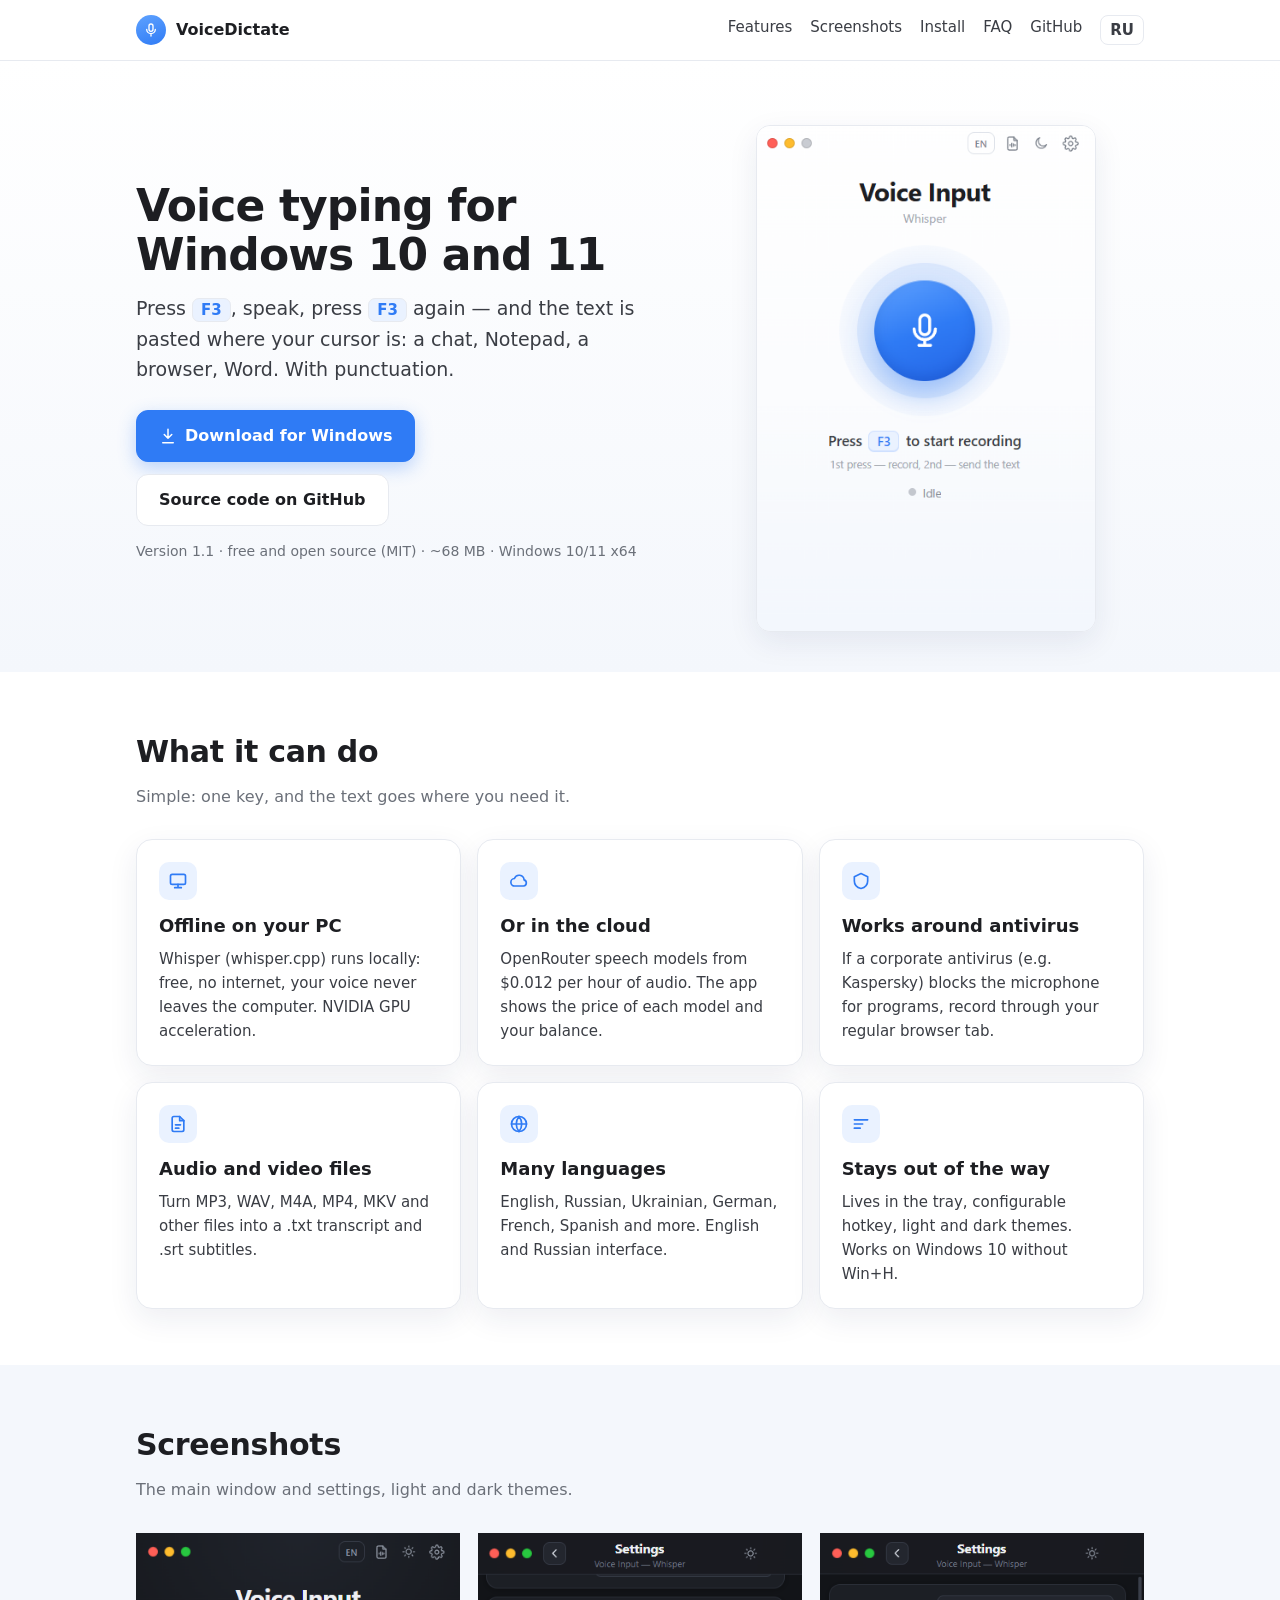
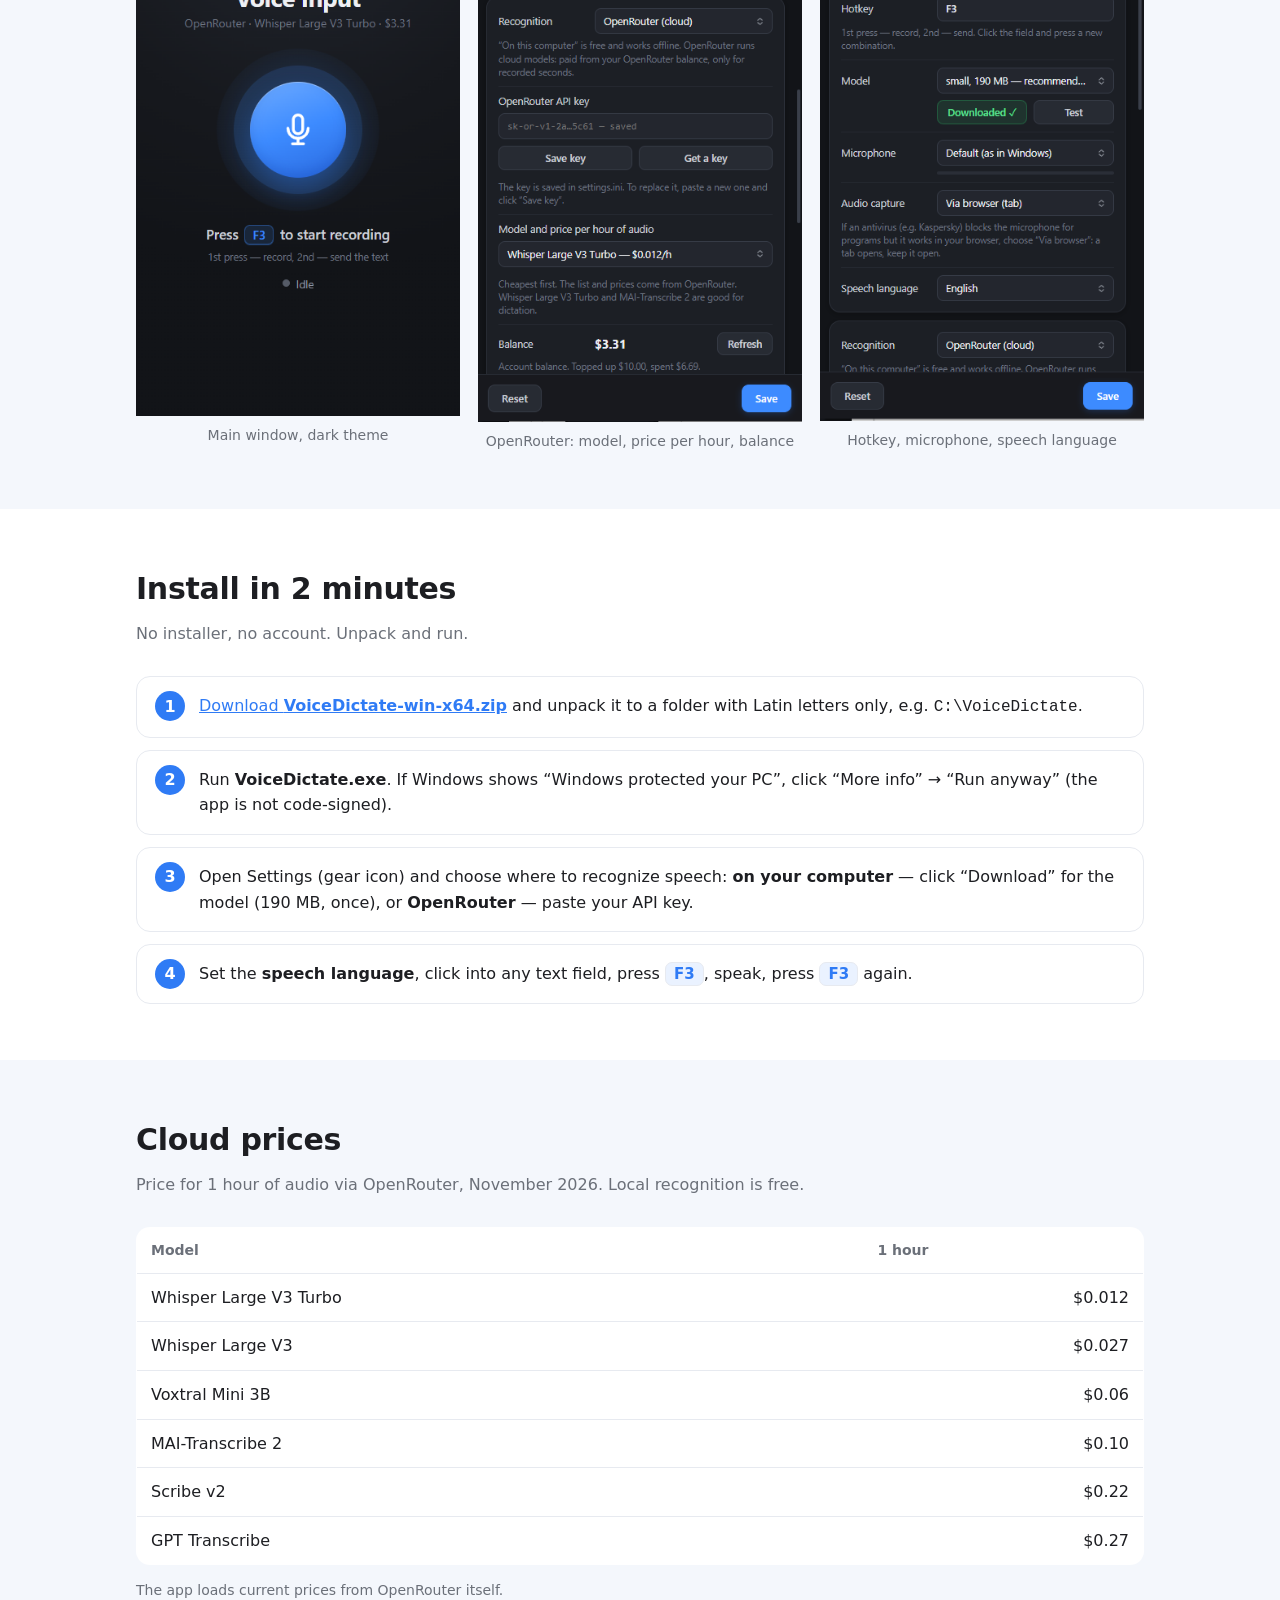
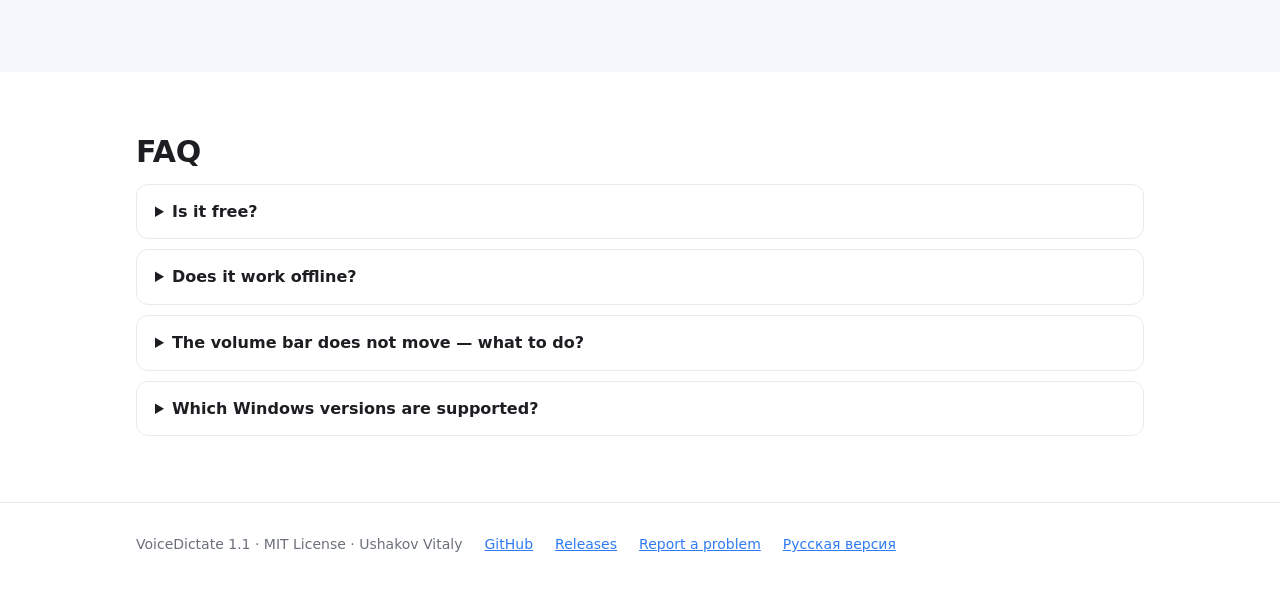
==== docs/index.html @ d242f595 "Сайт на GitHub Pages: английская и русская страницы, sitemap, robots Co-Authored-By: Claude Opus 5.5" ====
<!doctype html>
<html lang="en">
<head>
<meta charset="utf-8">
<meta name="viewport" content="width=device-width, initial-scale=1">
<title>VoiceDictate — free voice typing for Windows 10 and 11 (Whisper, OpenRouter)</title>
<meta name="description" content="Free voice typing for Windows 10/11: press F3, speak, and the text is pasted into any app. Offline Whisper speech recognition or cheap OpenRouter cloud models from $0.012 per hour. English and Russian.">
<meta name="keywords" content="voice typing windows, speech to text windows 10, dictation software, whisper windows, offline speech recognition, openrouter transcription">
<link rel="canonical" href="https://gemini1978v-beep.github.io/VoiceDictate/">
<link rel="alternate" hreflang="en" href="https://gemini1978v-beep.github.io/VoiceDictate/">
<link rel="alternate" hreflang="ru" href="https://gemini1978v-beep.github.io/VoiceDictate/ru/">
<link rel="alternate" hreflang="x-default" href="https://gemini1978v-beep.github.io/VoiceDictate/">
<meta property="og:type" content="website">
<meta property="og:title" content="VoiceDictate — voice typing for Windows">
<meta property="og:description" content="Press F3, speak, and the text appears in any app. Offline Whisper or OpenRouter cloud.">
<meta property="og:url" content="https://gemini1978v-beep.github.io/VoiceDictate/">
<meta property="og:image" content="https://gemini1978v-beep.github.io/VoiceDictate/screenshots/en/main-light.png">
<meta property="og:locale" content="en_US">
<meta property="og:locale:alternate" content="ru_RU">
<meta name="twitter:card" content="summary_large_image">
<link rel="stylesheet" href="assets/site.css">
<script type="application/ld+json">
{
  "@context": "https://schema.org",
  "@type": "SoftwareApplication",
  "name": "VoiceDictate",
  "alternateName": "Голосовой ввод",
  "operatingSystem": "Windows 10, Windows 11",
  "applicationCategory": "UtilitiesApplication",
  "softwareVersion": "1.1",
  "description": "Voice typing for Windows: press F3, speak, and the text is pasted into the active window. Offline Whisper or OpenRouter cloud recognition.",
  "url": "https://gemini1978v-beep.github.io/VoiceDictate/",
  "downloadUrl": "https://github.com/gemini1978v-beep/VoiceDictate/releases/latest",
  "screenshot": "https://gemini1978v-beep.github.io/VoiceDictate/screenshots/en/main-light.png",
  "license": "https://opensource.org/licenses/MIT",
  "inLanguage": ["en", "ru"],
  "offers": { "@type": "Offer", "price": "0", "priceCurrency": "USD" },
  "author": { "@type": "Person", "name": "Ushakov Vitaly" }
}
</script>
</head>
<body>

<header class="top">
  <div class="wrap">
    <a class="brand" href="./">
      <span class="dot"><svg viewBox="0 0 24 24" fill="none" stroke="currentColor" stroke-width="2" stroke-linecap="round"><rect x="9" y="3" width="6" height="11" rx="3"/><path d="M5.5 11a6.5 6.5 0 0 0 13 0M12 17.5V21"/></svg></span>
      VoiceDictate
    </a>
    <nav>
      <a href="#features">Features</a>
      <a href="#screenshots">Screenshots</a>
      <a href="#install">Install</a>
      <a href="#faq">FAQ</a>
      <a class="gh" href="https://github.com/gemini1978v-beep/VoiceDictate">GitHub</a>
      <a class="lang" href="ru/" hreflang="ru" lang="ru">RU</a>
    </nav>
  </div>
</header>

<main>
  <section class="hero">
    <div class="wrap">
      <div>
        <h1>Voice typing for Windows 10 and 11</h1>
        <p class="lead">Press <kbd>F3</kbd>, speak, press <kbd>F3</kbd> again — and the text is pasted where your cursor is: a chat, Notepad, a browser, Word. With punctuation.</p>
        <div class="cta">
          <a class="btn primary" href="https://github.com/gemini1978v-beep/VoiceDictate/releases/latest">
            <svg viewBox="0 0 24 24" fill="none" stroke="currentColor" stroke-width="2" stroke-linecap="round" stroke-linejoin="round"><path d="M12 3v12M7 10l5 5 5-5M5 21h14"/></svg>
            Download for Windows
          </a>
          <a class="btn" href="https://github.com/gemini1978v-beep/VoiceDictate">Source code on GitHub</a>
        </div>
        <p class="small">Version 1.1 · free and open source (MIT) · ~68 MB · Windows 10/11 x64</p>
      </div>
      <div class="shot"><img src="screenshots/en/main-light.png" width="395" height="590" alt="VoiceDictate main window: press F3 to start recording"></div>
    </div>
  </section>

  <section class="block" id="features">
    <div class="wrap">
      <h2>What it can do</h2>
      <p class="sub">Simple: one key, and the text goes where you need it.</p>
      <div class="grid">
        <div class="card">
          <div class="ic"><svg viewBox="0 0 24 24" fill="none" stroke="currentColor" stroke-width="2" stroke-linecap="round" stroke-linejoin="round"><rect x="3" y="4" width="18" height="12" rx="2"/><path d="M8 20h8M12 16v4"/></svg></div>
          <h3>Offline on your PC</h3>
          <p>Whisper (whisper.cpp) runs locally: free, no internet, your voice never leaves the computer. NVIDIA GPU acceleration.</p>
        </div>
        <div class="card">
          <div class="ic"><svg viewBox="0 0 24 24" fill="none" stroke="currentColor" stroke-width="2" stroke-linecap="round" stroke-linejoin="round"><path d="M7 18a4.5 4.5 0 0 1-.5-9 6 6 0 0 1 11.6 1.6A3.8 3.8 0 0 1 17.5 18z"/></svg></div>
          <h3>Or in the cloud</h3>
          <p>OpenRouter speech models from $0.012 per hour of audio. The app shows the price of each model and your balance.</p>
        </div>
        <div class="card">
          <div class="ic"><svg viewBox="0 0 24 24" fill="none" stroke="currentColor" stroke-width="2" stroke-linecap="round" stroke-linejoin="round"><path d="M12 3l8 4v5c0 5-3.5 8-8 9-4.5-1-8-4-8-9V7z"/></svg></div>
          <h3>Works around antivirus</h3>
          <p>If a corporate antivirus (e.g. Kaspersky) blocks the microphone for programs, record through your regular browser tab.</p>
        </div>
        <div class="card">
          <div class="ic"><svg viewBox="0 0 24 24" fill="none" stroke="currentColor" stroke-width="2" stroke-linecap="round" stroke-linejoin="round"><path d="M14 3H7a2 2 0 0 0-2 2v14a2 2 0 0 0 2 2h10a2 2 0 0 0 2-2V8z"/><path d="M14 3v5h5M9 13h6M9 17h4"/></svg></div>
          <h3>Audio and video files</h3>
          <p>Turn MP3, WAV, M4A, MP4, MKV and other files into a .txt transcript and .srt subtitles.</p>
        </div>
        <div class="card">
          <div class="ic"><svg viewBox="0 0 24 24" fill="none" stroke="currentColor" stroke-width="2" stroke-linecap="round" stroke-linejoin="round"><circle cx="12" cy="12" r="9"/><path d="M3 12h18M12 3a14 14 0 0 1 0 18M12 3a14 14 0 0 0 0 18"/></svg></div>
          <h3>Many languages</h3>
          <p>English, Russian, Ukrainian, German, French, Spanish and more. English and Russian interface.</p>
        </div>
        <div class="card">
          <div class="ic"><svg viewBox="0 0 24 24" fill="none" stroke="currentColor" stroke-width="2" stroke-linecap="round" stroke-linejoin="round"><path d="M4 7h16M4 12h10M4 17h7"/></svg></div>
          <h3>Stays out of the way</h3>
          <p>Lives in the tray, configurable hotkey, light and dark themes. Works on Windows 10 without Win+H.</p>
        </div>
      </div>
    </div>
  </section>

  <section class="block alt" id="screenshots">
    <div class="wrap">
      <h2>Screenshots</h2>
      <p class="sub">The main window and settings, light and dark themes.</p>
      <div class="shots">
        <figure><img src="screenshots/en/main-dark.png" width="398" height="594" alt="Main window, dark theme, OpenRouter balance" loading="lazy"><figcaption>Main window, dark theme</figcaption></figure>
        <figure><img src="screenshots/en/settings-openrouter.png" width="397" height="600" alt="Settings: OpenRouter key, model and price per hour" loading="lazy"><figcaption>OpenRouter: model, price per hour, balance</figcaption></figure>
        <figure><img src="screenshots/en/settings-mic.png" width="399" height="602" alt="Settings: hotkey, model, microphone, audio capture, speech language" loading="lazy"><figcaption>Hotkey, microphone, speech language</figcaption></figure>
      </div>
    </div>
  </section>

  <section class="block" id="install">
    <div class="wrap">
      <h2>Install in 2 minutes</h2>
      <p class="sub">No installer, no account. Unpack and run.</p>
      <ol class="steps">
        <li><a href="https://github.com/gemini1978v-beep/VoiceDictate/releases/latest">Download <b>VoiceDictate-win-x64.zip</b></a> and unpack it to a folder with Latin letters only, e.g. <code>C:\VoiceDictate</code>.</li>
        <li>Run <b>VoiceDictate.exe</b>. If Windows shows “Windows protected your PC”, click “More info” → “Run anyway” (the app is not code-signed).</li>
        <li>Open Settings (gear icon) and choose where to recognize speech: <b>on your computer</b> — click “Download” for the model (190 MB, once), or <b>OpenRouter</b> — paste your API key.</li>
        <li>Set the <b>speech language</b>, click into any text field, press <kbd>F3</kbd>, speak, press <kbd>F3</kbd> again.</li>
      </ol>
    </div>
  </section>

  <section class="block alt" id="prices">
    <div class="wrap">
      <h2>Cloud prices</h2>
      <p class="sub">Price for 1 hour of audio via OpenRouter, November 2026. Local recognition is free.</p>
      <table class="prices">
        <thead><tr><th>Model</th><th class="num">1 hour</th></tr></thead>
        <tbody>
          <tr><td>Whisper Large V3 Turbo</td><td class="num">$0.012</td></tr>
          <tr><td>Whisper Large V3</td><td class="num">$0.027</td></tr>
          <tr><td>Voxtral Mini 3B</td><td class="num">$0.06</td></tr>
          <tr><td>MAI-Transcribe 2</td><td class="num">$0.10</td></tr>
          <tr><td>Scribe v2</td><td class="num">$0.22</td></tr>
          <tr><td>GPT Transcribe</td><td class="num">$0.27</td></tr>
        </tbody>
      </table>
      <p class="small">The app loads current prices from OpenRouter itself.</p>
    </div>
  </section>

  <section class="block" id="faq">
    <div class="wrap">
      <h2>FAQ</h2>
      <details><summary>Is it free?</summary><p>Yes. The program is free and open source (MIT). Local recognition with Whisper costs nothing. Only the optional OpenRouter cloud is paid, from your own OpenRouter balance.</p></details>
      <details><summary>Does it work offline?</summary><p>Yes, with “On this computer (Whisper)” recognition. The model is downloaded once (190–550 MB).</p></details>
      <details><summary>The volume bar does not move — what to do?</summary><p>Check Windows Settings → Privacy → Microphone. If a corporate antivirus blocks the microphone, choose “Audio capture: via browser” in the settings.</p></details>
      <details><summary>Which Windows versions are supported?</summary><p>Windows 10 and Windows 11, 64-bit.</p></details>
    </div>
  </section>
</main>

<footer>
  <div class="wrap">
    <span>VoiceDictate 1.1 · MIT License · Ushakov Vitaly</span>
    <a href="https://github.com/gemini1978v-beep/VoiceDictate">GitHub</a>
    <a href="https://github.com/gemini1978v-beep/VoiceDictate/releases">Releases</a>
    <a href="https://github.com/gemini1978v-beep/VoiceDictate/issues">Report a problem</a>
    <a href="ru/" hreflang="ru" lang="ru">Русская версия</a>
  </div>
</footer>
</body>
</html>
---- docs/assets/site.css ----
/* Сайт VoiceDictate на GitHub Pages: те же цвета, что у окна программы (ui/index.html) */
:root {
  --blue: #2f7bf5;
  --blue-hi: #5fa2ff;
  --blue-soft: #eaf2ff;
  --green: #22b35e;
  --text: #1d1e22;
  --text-2: #3a3d44;
  --muted: #6b7079;
  --line: #e7eaf0;
  --bg: #ffffff;
  --bg-2: #f4f7fc;
  --card: #ffffff;
  --shadow: 0 10px 30px rgba(20, 40, 90, .08);
  --radius: 16px;
  --font: "Segoe UI", system-ui, -apple-system, Roboto, Arial, sans-serif;
}
@media (prefers-color-scheme: dark) {
  :root {
    --blue: #3d8bff;
    --blue-hi: #6eabff;
    --blue-soft: rgba(61, 139, 255, .14);
    --text: #eef0f4;
    --text-2: #cdd1d9;
    --muted: #8d939e;
    --line: #2a2e36;
    --bg: #121418;
    --bg-2: #171a20;
    --card: #1b1e24;
    --shadow: 0 10px 30px rgba(0, 0, 0, .35);
  }
}

* { box-sizing: border-box; }
html { scroll-behavior: smooth; }
body {
  margin: 0;
  font: 16px/1.6 var(--font);
  color: var(--text);
  background: var(--bg);
}
a { color: var(--blue); }
img { max-width: 100%; height: auto; display: block; }
.wrap { max-width: 1040px; margin: 0 auto; padding: 0 16px; }

/* ------------------------------------------------ шапка */
.top { border-bottom: 1px solid var(--line); }
.top .wrap { display: flex; align-items: center; gap: 16px; height: 60px; }
.brand { display: flex; align-items: center; gap: 10px; font-weight: 700; color: var(--text); text-decoration: none; }
.brand .dot {
  width: 30px; height: 30px; border-radius: 50%;
  background: linear-gradient(160deg, var(--blue-hi), var(--blue));
  display: grid; place-items: center; color: #fff;
}
.brand .dot svg { width: 16px; height: 16px; }
.top nav { margin-left: auto; display: flex; gap: 18px; font-size: 15px; }
.top nav a { color: var(--text-2); text-decoration: none; }
.top nav a:hover { color: var(--blue); }
.top nav .lang { font-weight: 600; border: 1px solid var(--line); border-radius: 8px; padding: 2px 9px; }

/* ------------------------------------------------ первый экран */
.hero { padding: 64px 0 40px; background: linear-gradient(180deg, var(--bg) 0%, var(--bg-2) 100%); }
.hero .wrap { display: grid; grid-template-columns: 1.1fr .9fr; gap: 40px; align-items: center; }
.hero h1 { margin: 0 0 14px; font-size: 44px; line-height: 1.12; letter-spacing: -.02em; }
.hero p.lead { margin: 0 0 26px; font-size: 19px; color: var(--text-2); }
.keys { display: inline-flex; align-items: center; gap: 8px; font-weight: 600; color: var(--text-2); }
kbd {
  display: inline-block; min-width: 34px; padding: 2px 8px; border-radius: 7px;
  border: 1px solid var(--line); background: var(--blue-soft); color: var(--blue);
  font: 600 15px var(--font); text-align: center;
}
.cta { display: flex; flex-wrap: wrap; gap: 12px; margin: 22px 0 10px; }
.btn {
  display: inline-flex; align-items: center; gap: 8px;
  padding: 12px 22px; border-radius: 12px; font-weight: 600; text-decoration: none;
  border: 1px solid var(--line); color: var(--text); background: var(--card);
}
.btn.primary { background: var(--blue); border-color: var(--blue); color: #fff; box-shadow: 0 6px 18px rgba(47, 123, 245, .3); }
.btn:hover { filter: brightness(1.06); }
.btn svg { width: 18px; height: 18px; }
.small { font-size: 14px; color: var(--muted); }
.hero .shot { justify-self: center; max-width: 340px; }
.shot img { border-radius: 14px; box-shadow: var(--shadow); border: 1px solid var(--line); }

/* ------------------------------------------------ секции */
section.block { padding: 56px 0; }
section.block.alt { background: var(--bg-2); }
h2 { margin: 0 0 8px; font-size: 30px; letter-spacing: -.01em; }
.sub { margin: 0 0 30px; color: var(--muted); }
.grid { display: grid; grid-template-columns: repeat(3, 1fr); gap: 16px; }
.card {
  background: var(--card); border: 1px solid var(--line); border-radius: var(--radius);
  padding: 22px; box-shadow: var(--shadow);
}
.card h3 { margin: 0 0 6px; font-size: 18px; }
.card p { margin: 0; color: var(--text-2); font-size: 15px; }
.card .ic {
  width: 38px; height: 38px; border-radius: 10px; margin-bottom: 12px;
  background: var(--blue-soft); color: var(--blue); display: grid; place-items: center;
}
.card .ic svg { width: 20px; height: 20px; }

.shots { display: grid; grid-template-columns: repeat(3, 1fr); gap: 18px; }
.shots figure { margin: 0; }
.shots figcaption { margin-top: 8px; font-size: 14px; color: var(--muted); text-align: center; }

ol.steps { margin: 0; padding: 0; list-style: none; counter-reset: s; display: grid; gap: 12px; }
ol.steps li {
  counter-increment: s; position: relative; padding: 16px 18px 16px 62px;
  background: var(--card); border: 1px solid var(--line); border-radius: 14px;
}
ol.steps li::before {
  content: counter(s); position: absolute; left: 18px; top: 14px;
  width: 30px; height: 30px; border-radius: 50%; background: var(--blue); color: #fff;
  display: grid; place-items: center; font-weight: 700;
}

table.prices { width: 100%; border-collapse: collapse; background: var(--card); border-radius: 14px; overflow: hidden; border: 1px solid var(--line); }
table.prices th, table.prices td { padding: 11px 14px; text-align: left; border-bottom: 1px solid var(--line); }
table.prices th { font-size: 14px; color: var(--muted); font-weight: 600; }
table.prices td.num { text-align: right; font-variant-numeric: tabular-nums; white-space: nowrap; }
table.prices tr:last-child td { border-bottom: 0; }

details { background: var(--card); border: 1px solid var(--line); border-radius: 12px; padding: 14px 18px; margin-bottom: 10px; }
summary { cursor: pointer; font-weight: 600; }
details p { margin: 10px 0 0; color: var(--text-2); }

footer { padding: 30px 0 40px; border-top: 1px solid var(--line); color: var(--muted); font-size: 14px; }
footer .wrap { display: flex; flex-wrap: wrap; gap: 8px 22px; }

/* ------------------------------------------------ телефон */
@media (max-width: 820px) {
  .hero { padding: 36px 0 28px; }
  .hero .wrap { grid-template-columns: 1fr; gap: 26px; }
  .hero h1 { font-size: 32px; }
  .hero p.lead { font-size: 17px; }
  .grid, .shots { grid-template-columns: 1fr; }
  .top nav a:not(.lang):not(.gh) { display: none; }
  h2 { font-size: 25px; }
  section.block { padding: 40px 0; }
}
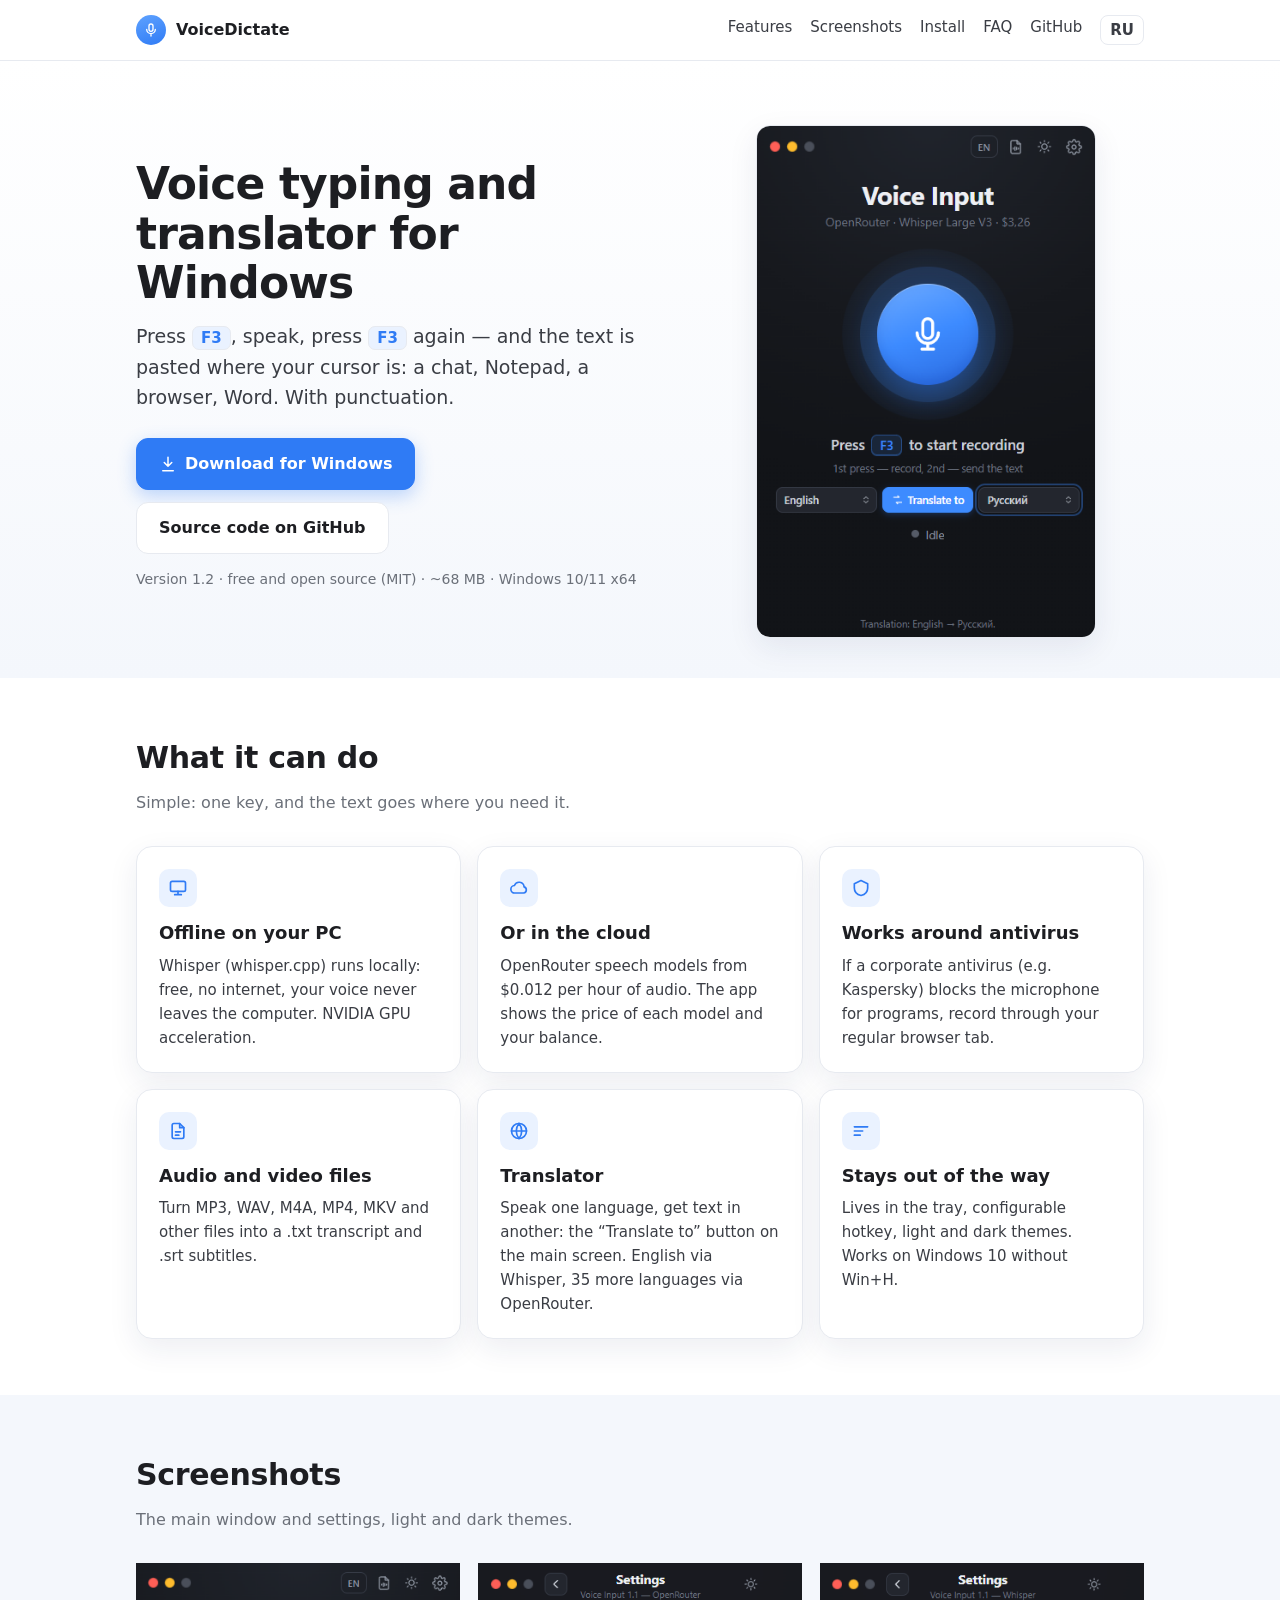
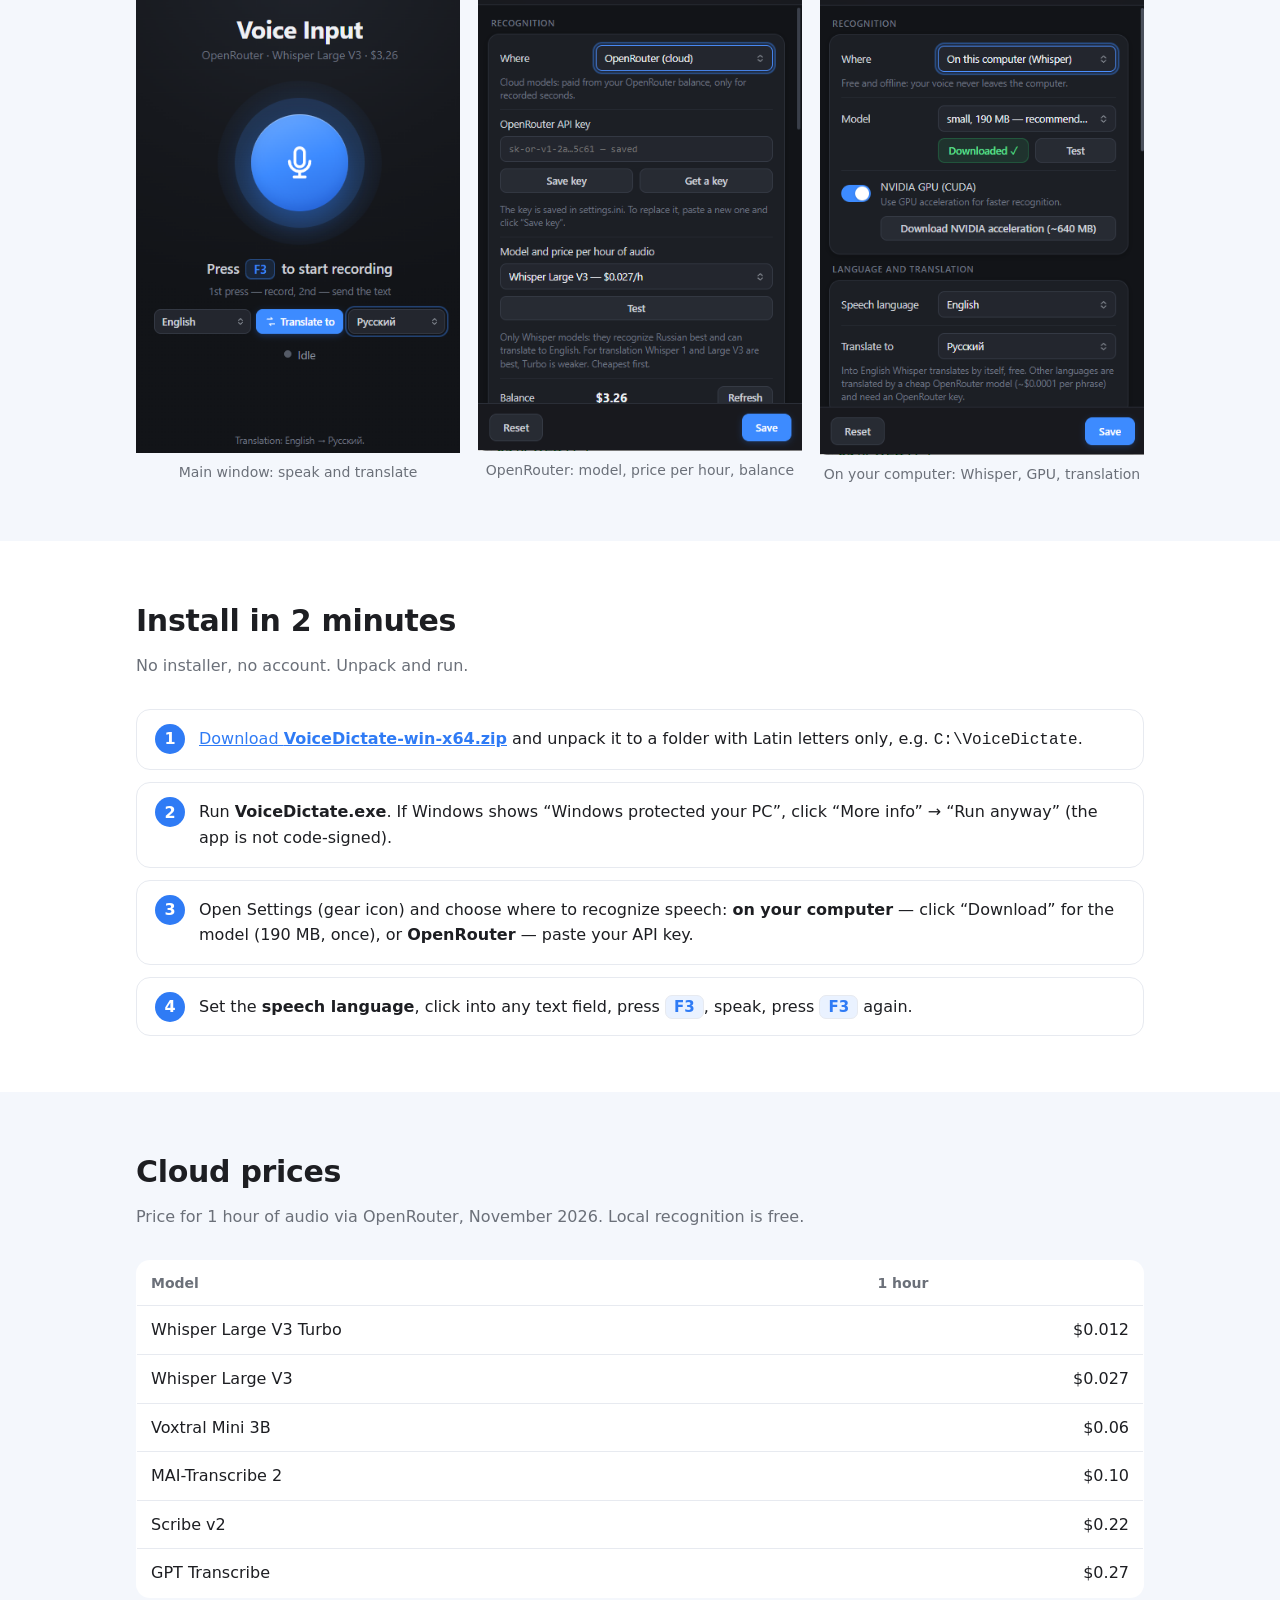
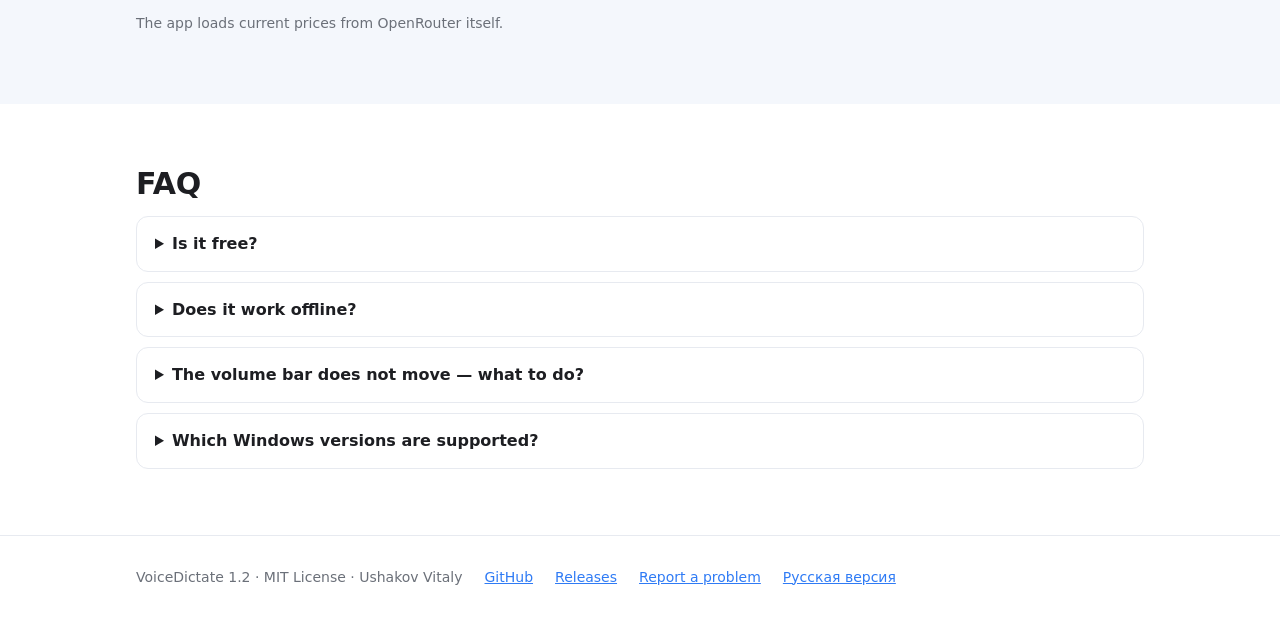
==== commit b3eb1af4: "Версия 1.2: переводчик; новые скриншоты; описание и сайт Co-Authored-By: Claude Opus 5.5 <noreply@an" ====
--- a/docs/index.html
+++ b/docs/index.html
@@ -3,9 +3,9 @@
 <head>
 <meta charset="utf-8">
 <meta name="viewport" content="width=device-width, initial-scale=1">
-<title>VoiceDictate — free voice typing for Windows 10 and 11 (Whisper, OpenRouter)</title>
-<meta name="description" content="Free voice typing for Windows 10/11: press F3, speak, and the text is pasted into any app. Offline Whisper speech recognition or cheap OpenRouter cloud models from $0.012 per hour. English and Russian.">
-<meta name="keywords" content="voice typing windows, speech to text windows 10, dictation software, whisper windows, offline speech recognition, openrouter transcription">
+<title>VoiceDictate — free voice typing and translator for Windows 10 and 11 (Whisper, OpenRouter)</title>
+<meta name="description" content="Free voice typing and voice translator for Windows 10/11: press F3, speak, and the text or its translation is pasted into any app. Offline Whisper speech recognition or cheap OpenRouter cloud models from $0.012 per hour. English and Russian.">
+<meta name="keywords" content="voice typing windows, voice translator windows, speech translation, speech to text windows 10, dictation software, whisper windows, offline speech recognition, openrouter transcription">
 <link rel="canonical" href="https://gemini1978v-beep.github.io/VoiceDictate/">
 <link rel="alternate" hreflang="en" href="https://gemini1978v-beep.github.io/VoiceDictate/">
 <link rel="alternate" hreflang="ru" href="https://gemini1978v-beep.github.io/VoiceDictate/ru/">
@@ -14,7 +14,7 @@
 <meta property="og:title" content="VoiceDictate — voice typing for Windows">
 <meta property="og:description" content="Press F3, speak, and the text appears in any app. Offline Whisper or OpenRouter cloud.">
 <meta property="og:url" content="https://gemini1978v-beep.github.io/VoiceDictate/">
-<meta property="og:image" content="https://gemini1978v-beep.github.io/VoiceDictate/screenshots/en/main-light.png">
+<meta property="og:image" content="https://gemini1978v-beep.github.io/VoiceDictate/screenshots/en/main-dark.png">
 <meta property="og:locale" content="en_US">
 <meta property="og:locale:alternate" content="ru_RU">
 <meta name="twitter:card" content="summary_large_image">
@@ -27,11 +27,11 @@
   "alternateName": "Голосовой ввод",
   "operatingSystem": "Windows 10, Windows 11",
   "applicationCategory": "UtilitiesApplication",
-  "softwareVersion": "1.1",
+  "softwareVersion": "1.2",
   "description": "Voice typing for Windows: press F3, speak, and the text is pasted into the active window. Offline Whisper or OpenRouter cloud recognition.",
   "url": "https://gemini1978v-beep.github.io/VoiceDictate/",
   "downloadUrl": "https://github.com/gemini1978v-beep/VoiceDictate/releases/latest",
-  "screenshot": "https://gemini1978v-beep.github.io/VoiceDictate/screenshots/en/main-light.png",
+  "screenshot": "https://gemini1978v-beep.github.io/VoiceDictate/screenshots/en/main-dark.png",
   "license": "https://opensource.org/licenses/MIT",
   "inLanguage": ["en", "ru"],
   "offers": { "@type": "Offer", "price": "0", "priceCurrency": "USD" },
@@ -62,7 +62,7 @@
   <section class="hero">
     <div class="wrap">
       <div>
-        <h1>Voice typing for Windows 10 and 11</h1>
+        <h1>Voice typing and translator for Windows</h1>
         <p class="lead">Press <kbd>F3</kbd>, speak, press <kbd>F3</kbd> again — and the text is pasted where your cursor is: a chat, Notepad, a browser, Word. With punctuation.</p>
         <div class="cta">
           <a class="btn primary" href="https://github.com/gemini1978v-beep/VoiceDictate/releases/latest">
@@ -71,9 +71,9 @@
           </a>
           <a class="btn" href="https://github.com/gemini1978v-beep/VoiceDictate">Source code on GitHub</a>
         </div>
-        <p class="small">Version 1.1 · free and open source (MIT) · ~68 MB · Windows 10/11 x64</p>
+        <p class="small">Version 1.2 · free and open source (MIT) · ~68 MB · Windows 10/11 x64</p>
       </div>
-      <div class="shot"><img src="screenshots/en/main-light.png" width="395" height="590" alt="VoiceDictate main window: press F3 to start recording"></div>
+      <div class="shot"><img src="screenshots/en/main-dark.png" width="397" height="600" alt="VoiceDictate main window: speech language, Translate to button, target language"></div>
     </div>
   </section>
 
@@ -104,8 +104,8 @@
         </div>
         <div class="card">
           <div class="ic"><svg viewBox="0 0 24 24" fill="none" stroke="currentColor" stroke-width="2" stroke-linecap="round" stroke-linejoin="round"><circle cx="12" cy="12" r="9"/><path d="M3 12h18M12 3a14 14 0 0 1 0 18M12 3a14 14 0 0 0 0 18"/></svg></div>
-          <h3>Many languages</h3>
-          <p>English, Russian, Ukrainian, German, French, Spanish and more. English and Russian interface.</p>
+          <h3>Translator</h3>
+          <p>Speak one language, get text in another: the “Translate to” button on the main screen. English via Whisper, 35 more languages via OpenRouter.</p>
         </div>
         <div class="card">
           <div class="ic"><svg viewBox="0 0 24 24" fill="none" stroke="currentColor" stroke-width="2" stroke-linecap="round" stroke-linejoin="round"><path d="M4 7h16M4 12h10M4 17h7"/></svg></div>
@@ -121,9 +121,9 @@
       <h2>Screenshots</h2>
       <p class="sub">The main window and settings, light and dark themes.</p>
       <div class="shots">
-        <figure><img src="screenshots/en/main-dark.png" width="398" height="594" alt="Main window, dark theme, OpenRouter balance" loading="lazy"><figcaption>Main window, dark theme</figcaption></figure>
-        <figure><img src="screenshots/en/settings-openrouter.png" width="397" height="600" alt="Settings: OpenRouter key, model and price per hour" loading="lazy"><figcaption>OpenRouter: model, price per hour, balance</figcaption></figure>
-        <figure><img src="screenshots/en/settings-mic.png" width="399" height="602" alt="Settings: hotkey, model, microphone, audio capture, speech language" loading="lazy"><figcaption>Hotkey, microphone, speech language</figcaption></figure>
+        <figure><img src="screenshots/en/main-dark.png" width="394" height="596" alt="Main window with the Translate to button" loading="lazy"><figcaption>Main window: speak and translate</figcaption></figure>
+        <figure><img src="screenshots/en/settings-openrouter.png" width="399" height="601" alt="Settings: OpenRouter key, model and price per hour, balance" loading="lazy"><figcaption>OpenRouter: model, price per hour, balance</figcaption></figure>
+        <figure><img src="screenshots/en/settings-local.png" width="396" height="601" alt="Settings: local Whisper, NVIDIA GPU, language and translation" loading="lazy"><figcaption>On your computer: Whisper, GPU, translation</figcaption></figure>
       </div>
     </div>
   </section>
@@ -173,7 +173,7 @@
 
 <footer>
   <div class="wrap">
-    <span>VoiceDictate 1.1 · MIT License · Ushakov Vitaly</span>
+    <span>VoiceDictate 1.2 · MIT License · Ushakov Vitaly</span>
     <a href="https://github.com/gemini1978v-beep/VoiceDictate">GitHub</a>
     <a href="https://github.com/gemini1978v-beep/VoiceDictate/releases">Releases</a>
     <a href="https://github.com/gemini1978v-beep/VoiceDictate/issues">Report a problem</a>
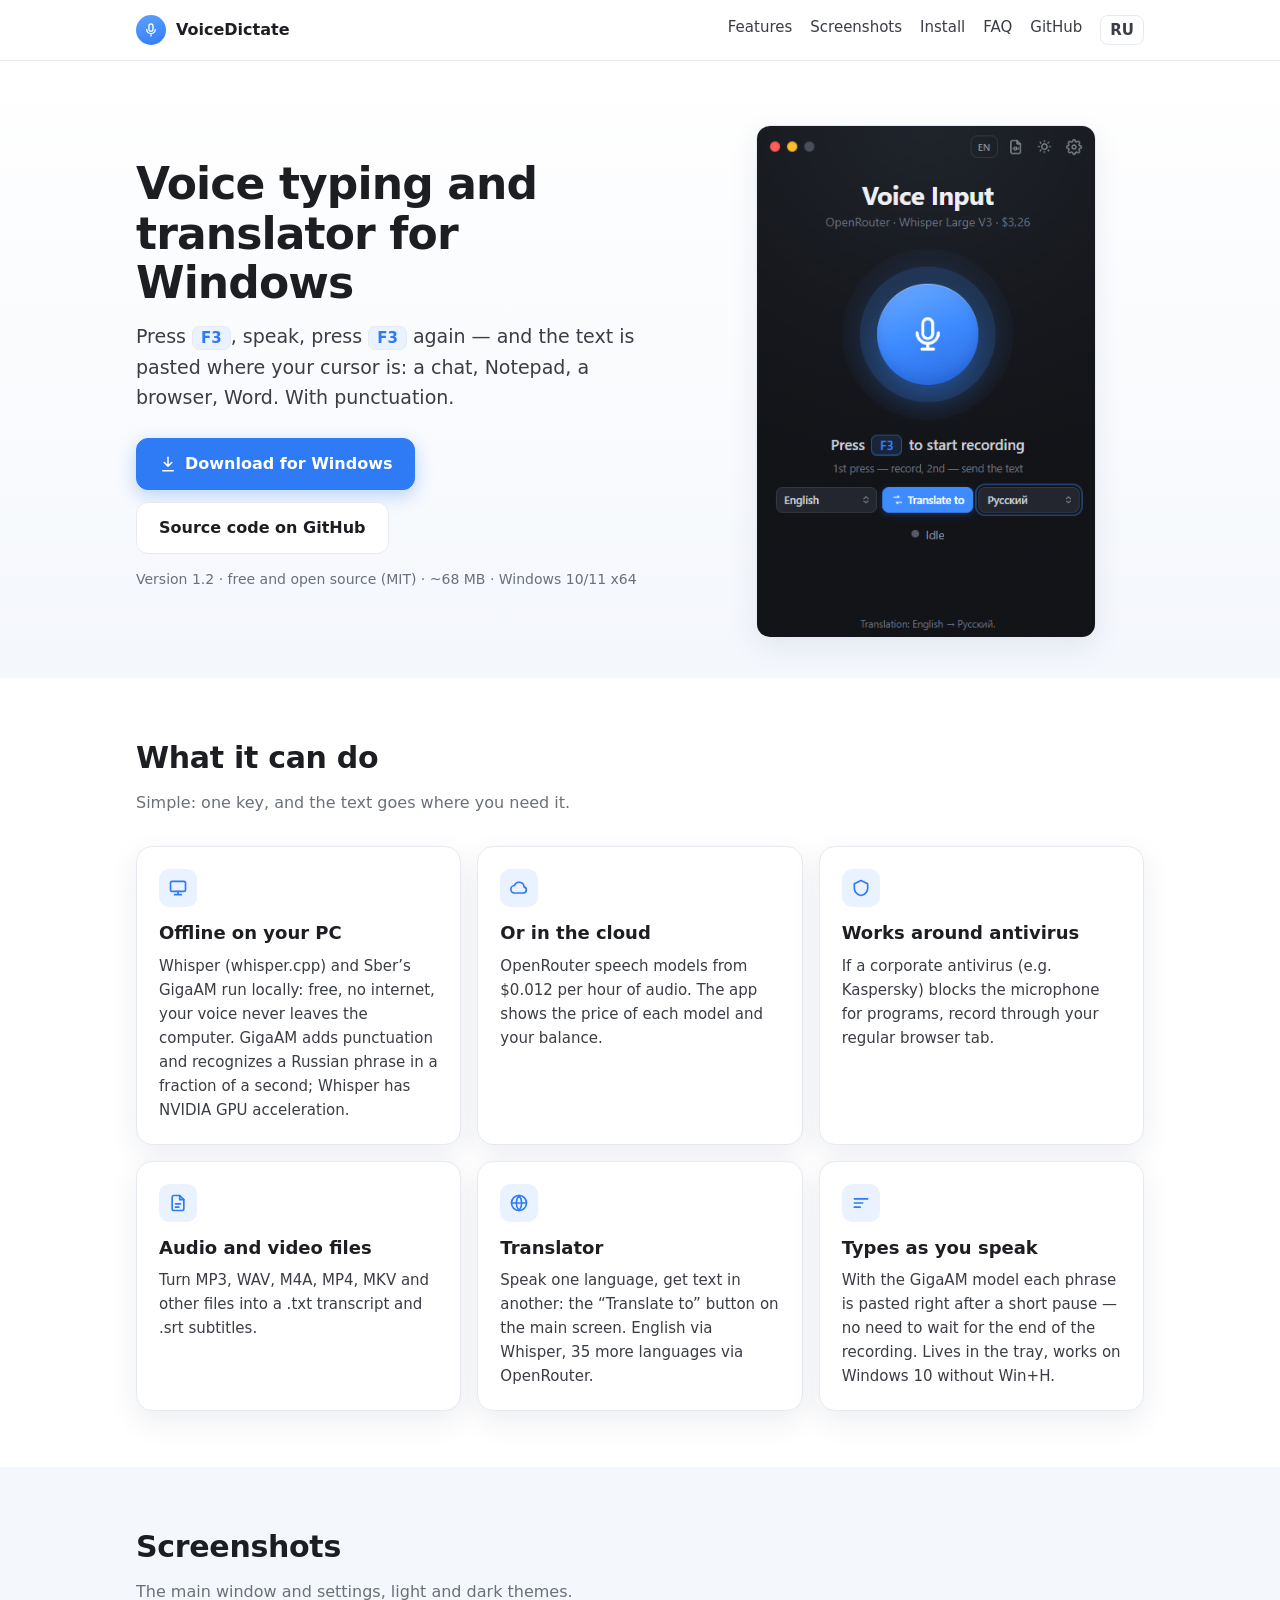
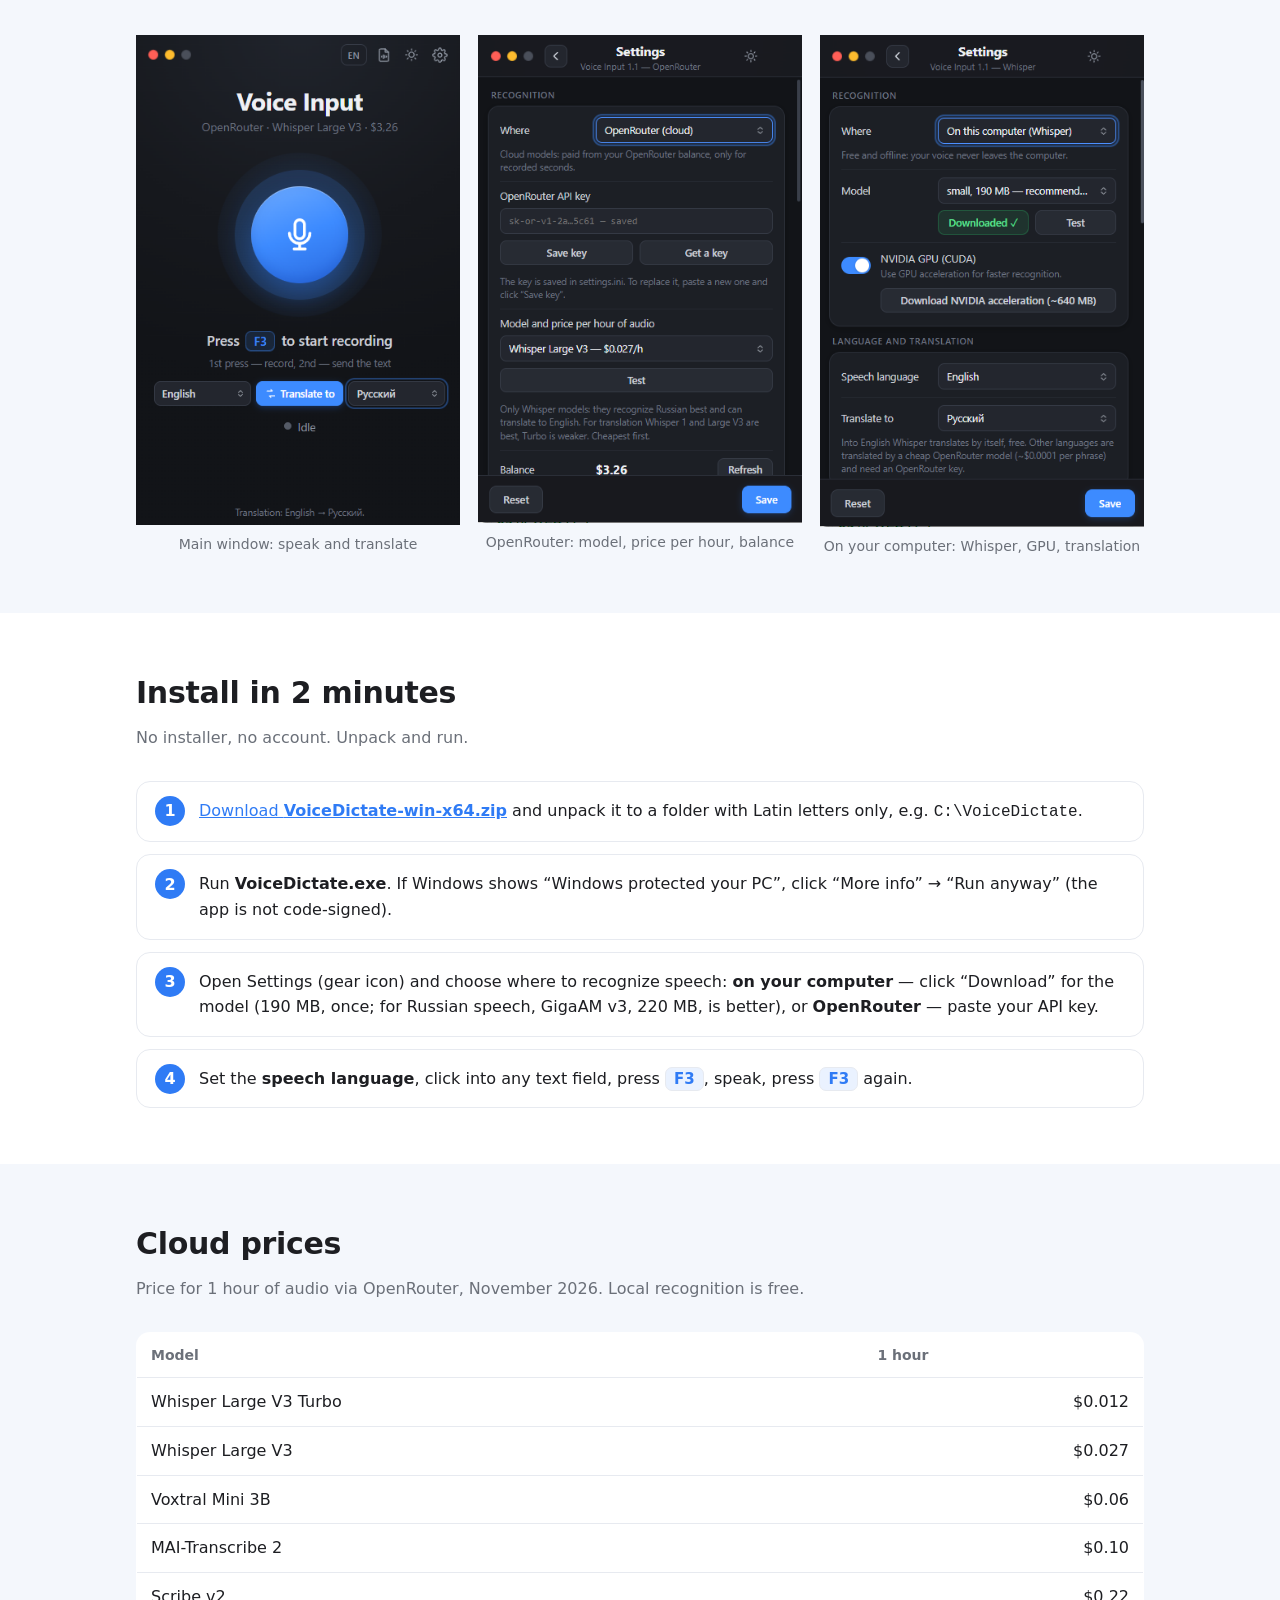
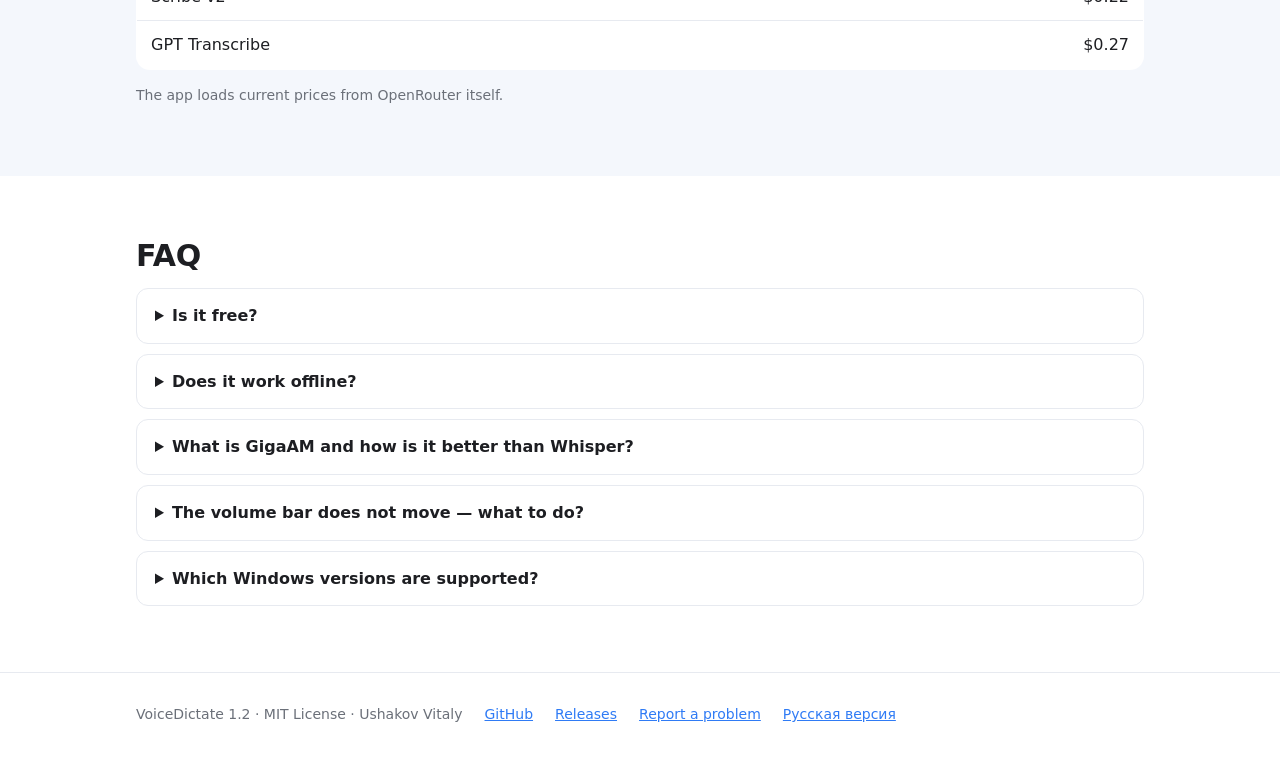
==== commit 6e965a14: "Описание GigaAM и вставки по фразам: README и сайт на русском и английском Co-Authored-By: Claude Op" ====
--- a/docs/index.html
+++ b/docs/index.html
@@ -3,16 +3,16 @@
 <head>
 <meta charset="utf-8">
 <meta name="viewport" content="width=device-width, initial-scale=1">
-<title>VoiceDictate — free voice typing and translator for Windows 10 and 11 (Whisper, OpenRouter)</title>
-<meta name="description" content="Free voice typing and voice translator for Windows 10/11: press F3, speak, and the text or its translation is pasted into any app. Offline Whisper speech recognition or cheap OpenRouter cloud models from $0.012 per hour. English and Russian.">
-<meta name="keywords" content="voice typing windows, voice translator windows, speech translation, speech to text windows 10, dictation software, whisper windows, offline speech recognition, openrouter transcription">
+<title>VoiceDictate — free voice typing and translator for Windows 10 and 11 (Whisper, GigaAM, OpenRouter)</title>
+<meta name="description" content="Free voice typing and voice translator for Windows 10/11: press F3, speak, and the text or its translation is pasted into any app. Offline speech recognition (Whisper, or GigaAM for Russian with phrase-by-phrase typing as you speak) or cheap OpenRouter cloud models from $0.012 per hour. English and Russian.">
+<meta name="keywords" content="voice typing windows, voice translator windows, speech translation, speech to text windows 10, dictation software, whisper windows, gigaam, russian speech recognition, offline speech recognition, openrouter transcription">
 <link rel="canonical" href="https://gemini1978v-beep.github.io/VoiceDictate/">
 <link rel="alternate" hreflang="en" href="https://gemini1978v-beep.github.io/VoiceDictate/">
 <link rel="alternate" hreflang="ru" href="https://gemini1978v-beep.github.io/VoiceDictate/ru/">
 <link rel="alternate" hreflang="x-default" href="https://gemini1978v-beep.github.io/VoiceDictate/">
 <meta property="og:type" content="website">
 <meta property="og:title" content="VoiceDictate — voice typing for Windows">
-<meta property="og:description" content="Press F3, speak, and the text appears in any app. Offline Whisper or OpenRouter cloud.">
+<meta property="og:description" content="Press F3, speak, and the text appears in any app. Offline Whisper or GigaAM, or OpenRouter cloud.">
 <meta property="og:url" content="https://gemini1978v-beep.github.io/VoiceDictate/">
 <meta property="og:image" content="https://gemini1978v-beep.github.io/VoiceDictate/screenshots/en/main-dark.png">
 <meta property="og:locale" content="en_US">
@@ -28,7 +28,7 @@
   "operatingSystem": "Windows 10, Windows 11",
   "applicationCategory": "UtilitiesApplication",
   "softwareVersion": "1.2",
-  "description": "Voice typing for Windows: press F3, speak, and the text is pasted into the active window. Offline Whisper or OpenRouter cloud recognition.",
+  "description": "Voice typing for Windows: press F3, speak, and the text is pasted into the active window. Offline Whisper or GigaAM, or OpenRouter cloud recognition.",
   "url": "https://gemini1978v-beep.github.io/VoiceDictate/",
   "downloadUrl": "https://github.com/gemini1978v-beep/VoiceDictate/releases/latest",
   "screenshot": "https://gemini1978v-beep.github.io/VoiceDictate/screenshots/en/main-dark.png",
@@ -85,7 +85,7 @@
         <div class="card">
           <div class="ic"><svg viewBox="0 0 24 24" fill="none" stroke="currentColor" stroke-width="2" stroke-linecap="round" stroke-linejoin="round"><rect x="3" y="4" width="18" height="12" rx="2"/><path d="M8 20h8M12 16v4"/></svg></div>
           <h3>Offline on your PC</h3>
-          <p>Whisper (whisper.cpp) runs locally: free, no internet, your voice never leaves the computer. NVIDIA GPU acceleration.</p>
+          <p>Whisper (whisper.cpp) and Sber’s GigaAM run locally: free, no internet, your voice never leaves the computer. GigaAM adds punctuation and recognizes a Russian phrase in a fraction of a second; Whisper has NVIDIA GPU acceleration.</p>
         </div>
         <div class="card">
           <div class="ic"><svg viewBox="0 0 24 24" fill="none" stroke="currentColor" stroke-width="2" stroke-linecap="round" stroke-linejoin="round"><path d="M7 18a4.5 4.5 0 0 1-.5-9 6 6 0 0 1 11.6 1.6A3.8 3.8 0 0 1 17.5 18z"/></svg></div>
@@ -109,8 +109,8 @@
         </div>
         <div class="card">
           <div class="ic"><svg viewBox="0 0 24 24" fill="none" stroke="currentColor" stroke-width="2" stroke-linecap="round" stroke-linejoin="round"><path d="M4 7h16M4 12h10M4 17h7"/></svg></div>
-          <h3>Stays out of the way</h3>
-          <p>Lives in the tray, configurable hotkey, light and dark themes. Works on Windows 10 without Win+H.</p>
+          <h3>Types as you speak</h3>
+          <p>With the GigaAM model each phrase is pasted right after a short pause — no need to wait for the end of the recording. Lives in the tray, works on Windows 10 without Win+H.</p>
         </div>
       </div>
     </div>
@@ -135,7 +135,7 @@
       <ol class="steps">
         <li><a href="https://github.com/gemini1978v-beep/VoiceDictate/releases/latest">Download <b>VoiceDictate-win-x64.zip</b></a> and unpack it to a folder with Latin letters only, e.g. <code>C:\VoiceDictate</code>.</li>
         <li>Run <b>VoiceDictate.exe</b>. If Windows shows “Windows protected your PC”, click “More info” → “Run anyway” (the app is not code-signed).</li>
-        <li>Open Settings (gear icon) and choose where to recognize speech: <b>on your computer</b> — click “Download” for the model (190 MB, once), or <b>OpenRouter</b> — paste your API key.</li>
+        <li>Open Settings (gear icon) and choose where to recognize speech: <b>on your computer</b> — click “Download” for the model (190 MB, once; for Russian speech, GigaAM v3, 220 MB, is better), or <b>OpenRouter</b> — paste your API key.</li>
         <li>Set the <b>speech language</b>, click into any text field, press <kbd>F3</kbd>, speak, press <kbd>F3</kbd> again.</li>
       </ol>
     </div>
@@ -164,7 +164,8 @@
     <div class="wrap">
       <h2>FAQ</h2>
       <details><summary>Is it free?</summary><p>Yes. The program is free and open source (MIT). Local recognition with Whisper costs nothing. Only the optional OpenRouter cloud is paid, from your own OpenRouter balance.</p></details>
-      <details><summary>Does it work offline?</summary><p>Yes, with “On this computer (Whisper)” recognition. The model is downloaded once (190–550 MB).</p></details>
+      <details><summary>Does it work offline?</summary><p>Yes, with “On this computer” recognition using a Whisper or GigaAM model. The model is downloaded once (190–550 MB).</p></details>
+      <details><summary>What is GigaAM and how is it better than Whisper?</summary><p>GigaAM v3 is an open Russian speech recognition model by Sber (MIT license). On an ordinary CPU it recognizes a phrase in a fraction of a second, adds punctuation by itself and can paste text phrase by phrase while you are still recording. It understands Russian only: for other languages, built-in translation into English and file transcription the program uses Whisper.</p></details>
       <details><summary>The volume bar does not move — what to do?</summary><p>Check Windows Settings → Privacy → Microphone. If a corporate antivirus blocks the microphone, choose “Audio capture: via browser” in the settings.</p></details>
       <details><summary>Which Windows versions are supported?</summary><p>Windows 10 and Windows 11, 64-bit.</p></details>
     </div>
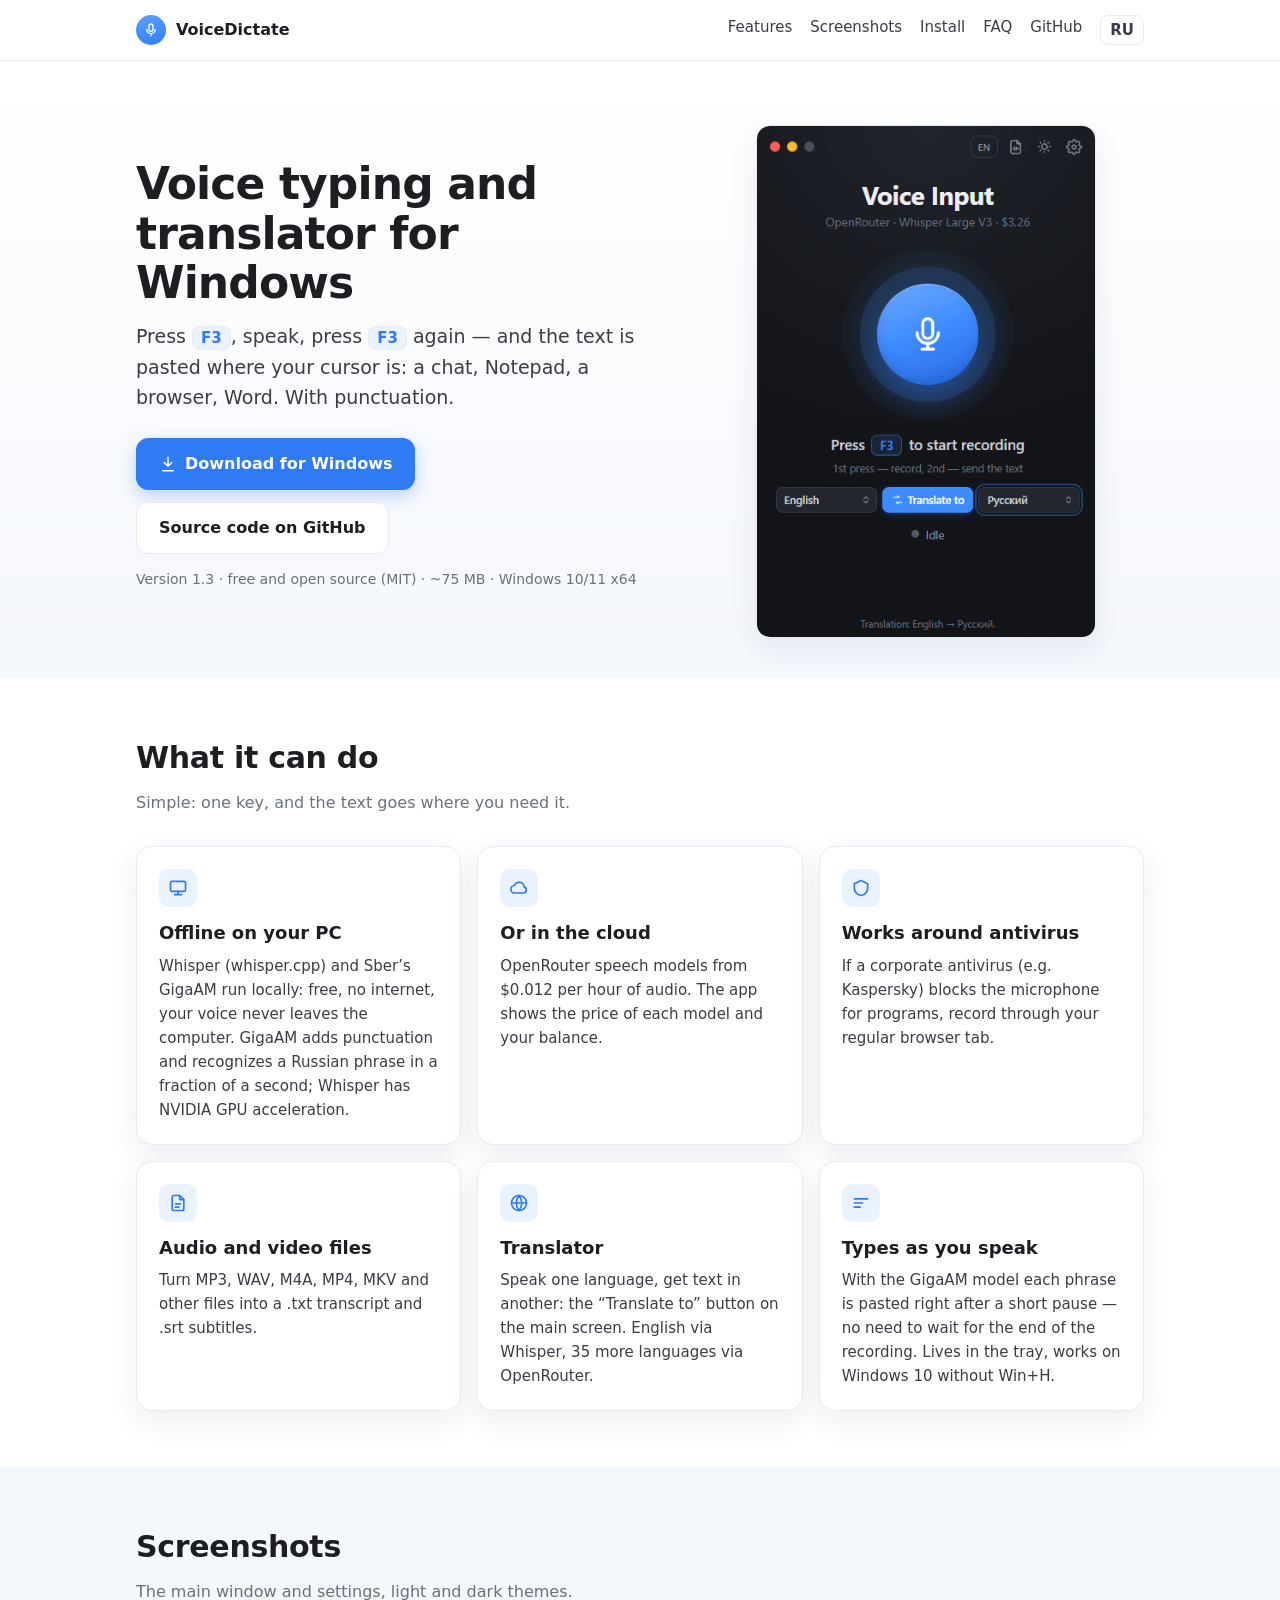
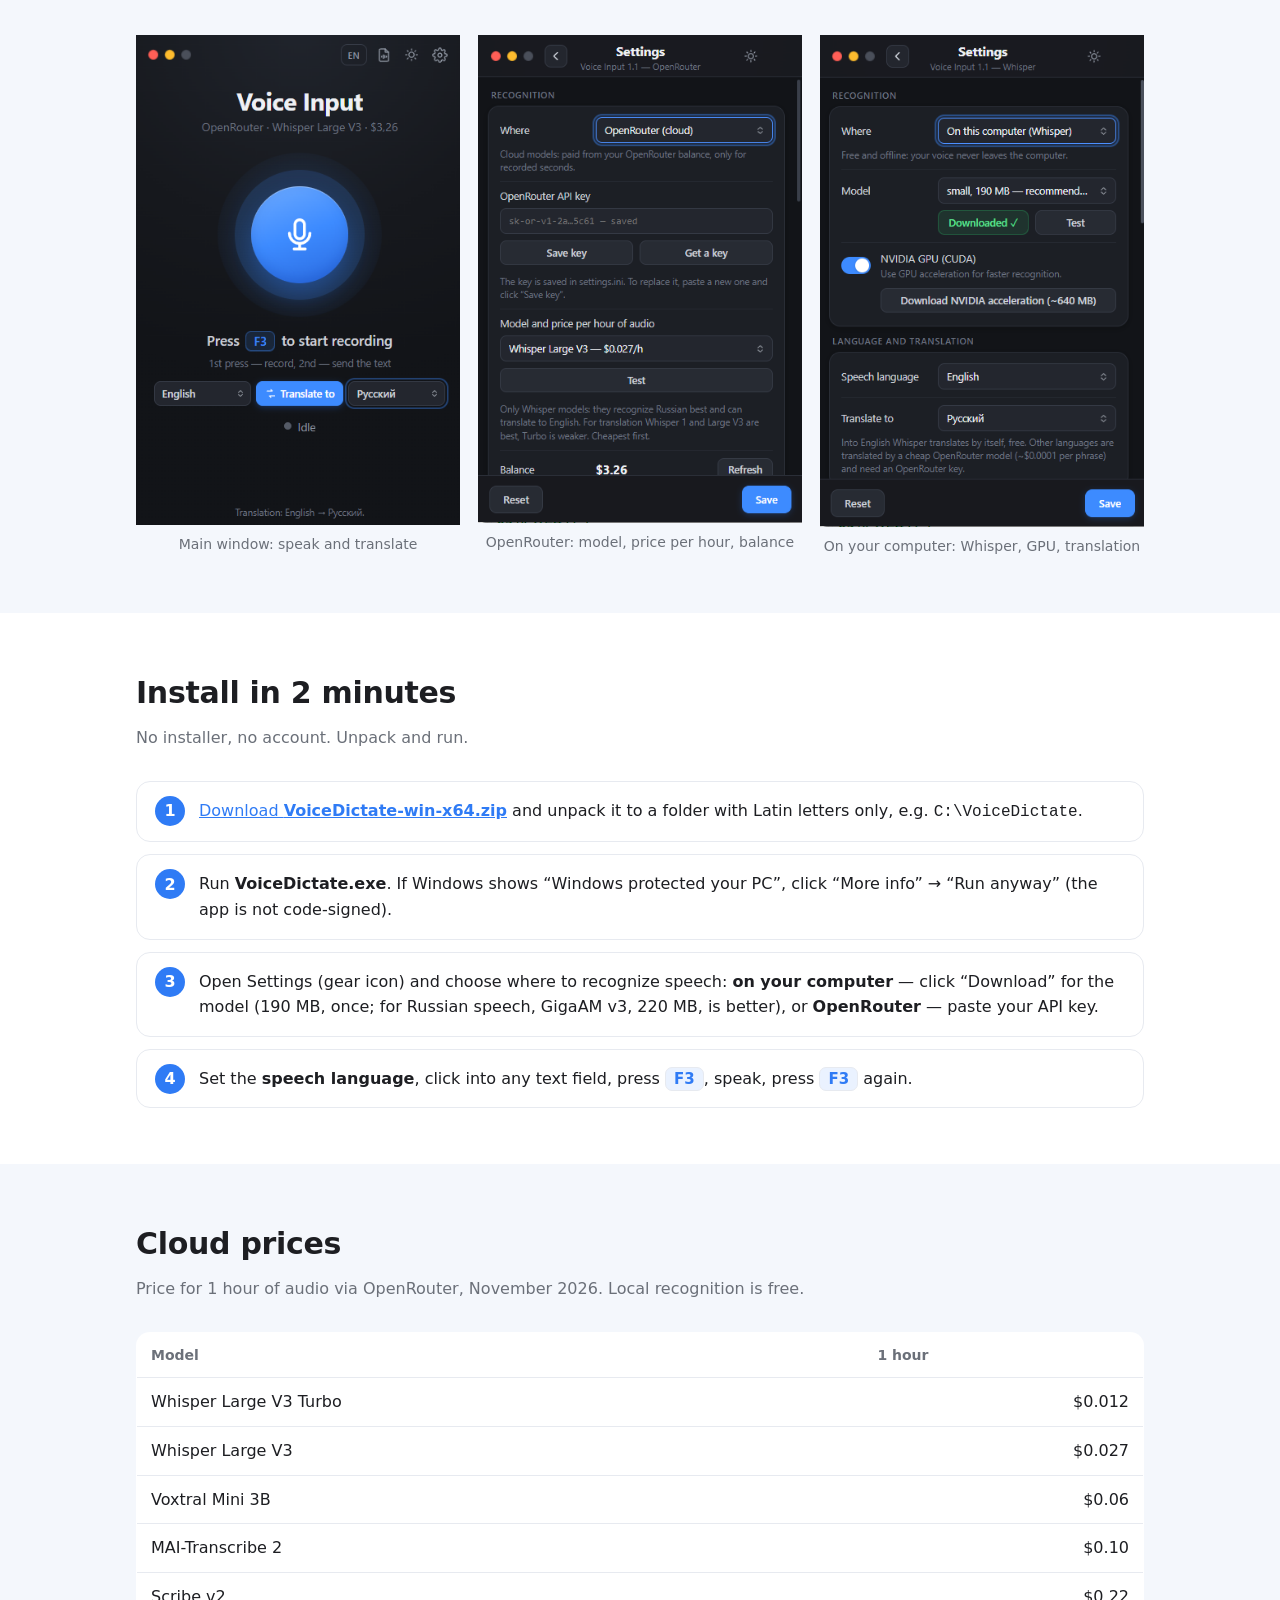
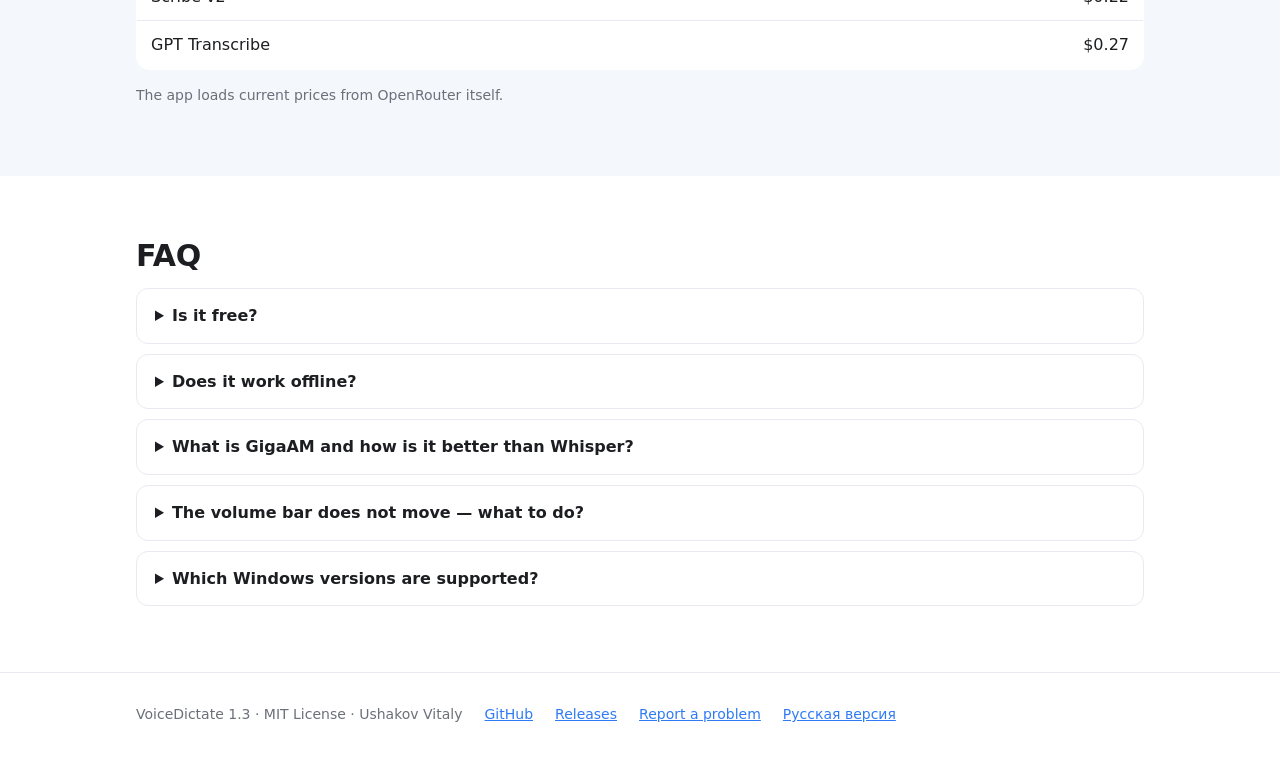
==== commit cc34f407: "Версия 1.3: модель GigaAM и вставка по фразам Co-Authored-By: Claude Opus 5.5 <noreply@anthropic.com" ====
--- a/docs/index.html
+++ b/docs/index.html
@@ -27,7 +27,7 @@
   "alternateName": "Голосовой ввод",
   "operatingSystem": "Windows 10, Windows 11",
   "applicationCategory": "UtilitiesApplication",
-  "softwareVersion": "1.2",
+  "softwareVersion": "1.3",
   "description": "Voice typing for Windows: press F3, speak, and the text is pasted into the active window. Offline Whisper or GigaAM, or OpenRouter cloud recognition.",
   "url": "https://gemini1978v-beep.github.io/VoiceDictate/",
   "downloadUrl": "https://github.com/gemini1978v-beep/VoiceDictate/releases/latest",
@@ -71,7 +71,7 @@
           </a>
           <a class="btn" href="https://github.com/gemini1978v-beep/VoiceDictate">Source code on GitHub</a>
         </div>
-        <p class="small">Version 1.2 · free and open source (MIT) · ~68 MB · Windows 10/11 x64</p>
+        <p class="small">Version 1.3 · free and open source (MIT) · ~75 MB · Windows 10/11 x64</p>
       </div>
       <div class="shot"><img src="screenshots/en/main-dark.png" width="397" height="600" alt="VoiceDictate main window: speech language, Translate to button, target language"></div>
     </div>
@@ -174,7 +174,7 @@
 
 <footer>
   <div class="wrap">
-    <span>VoiceDictate 1.2 · MIT License · Ushakov Vitaly</span>
+    <span>VoiceDictate 1.3 · MIT License · Ushakov Vitaly</span>
     <a href="https://github.com/gemini1978v-beep/VoiceDictate">GitHub</a>
     <a href="https://github.com/gemini1978v-beep/VoiceDictate/releases">Releases</a>
     <a href="https://github.com/gemini1978v-beep/VoiceDictate/issues">Report a problem</a>
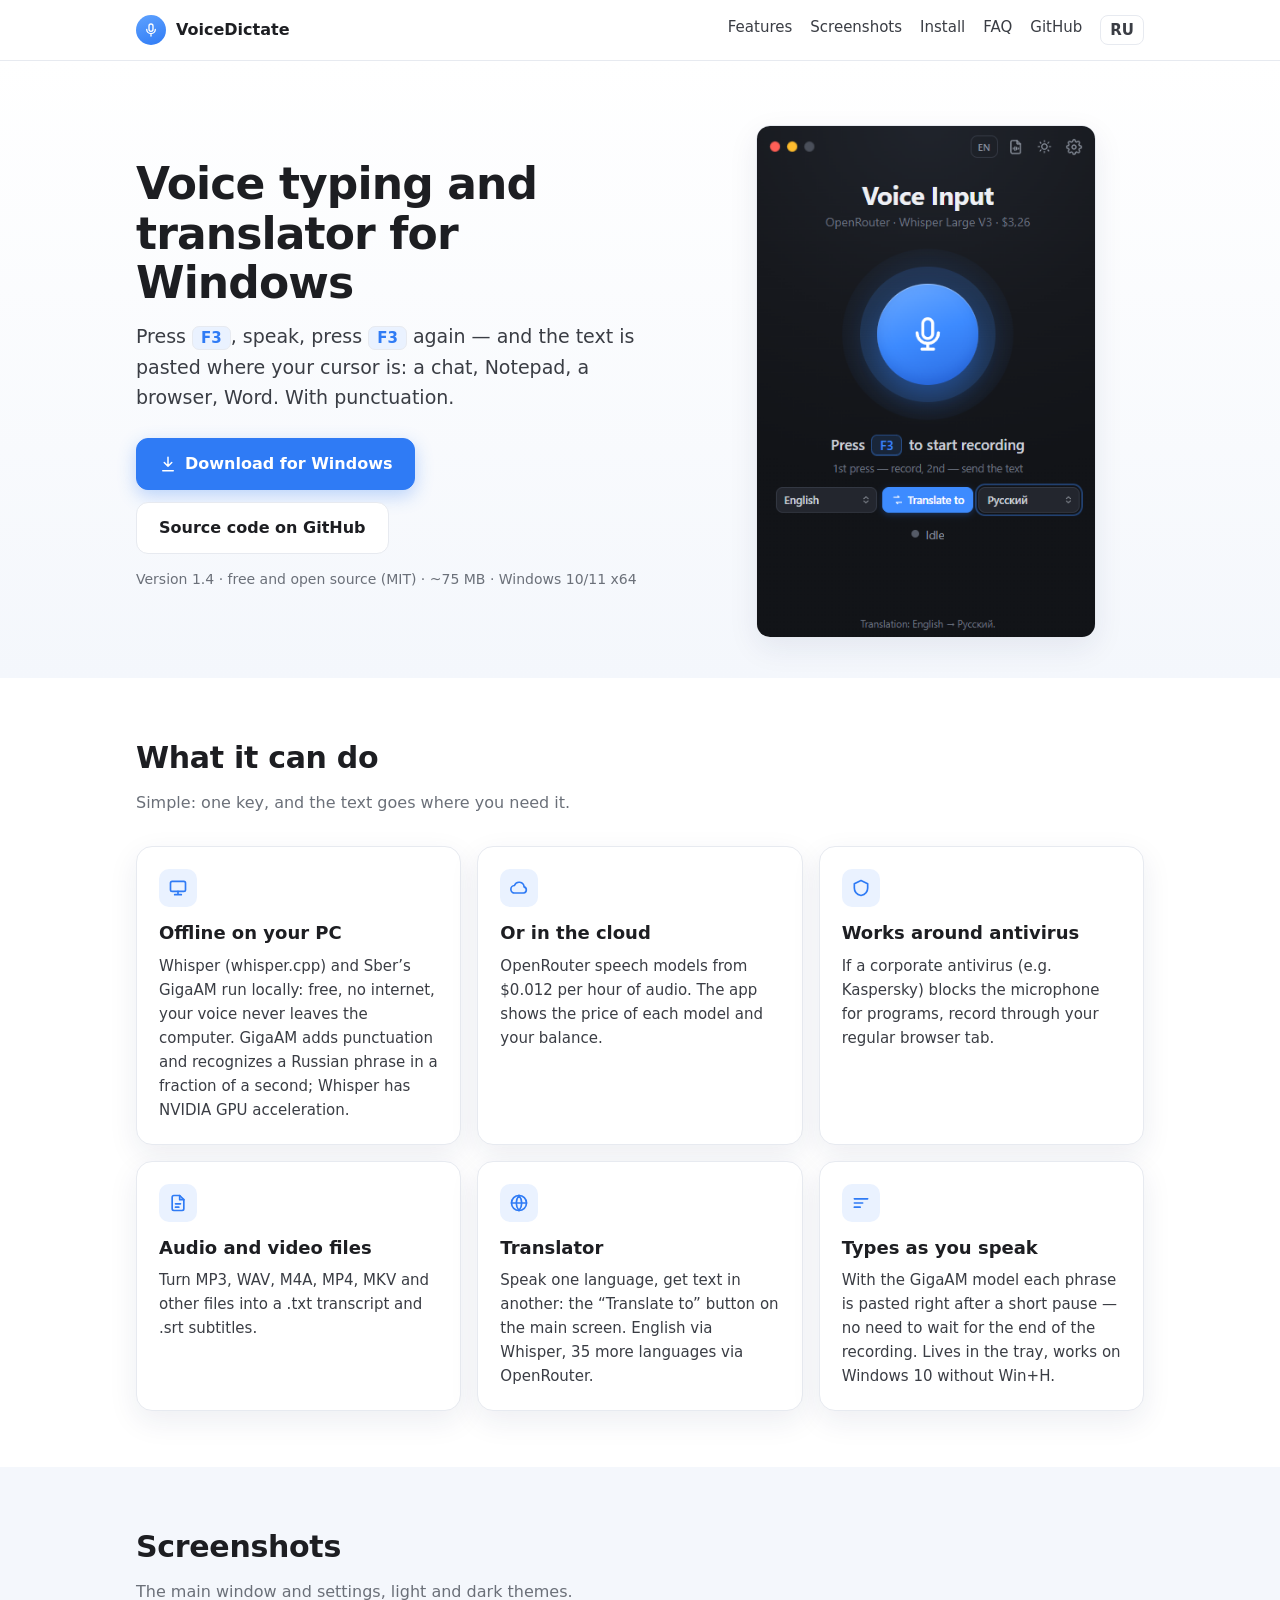
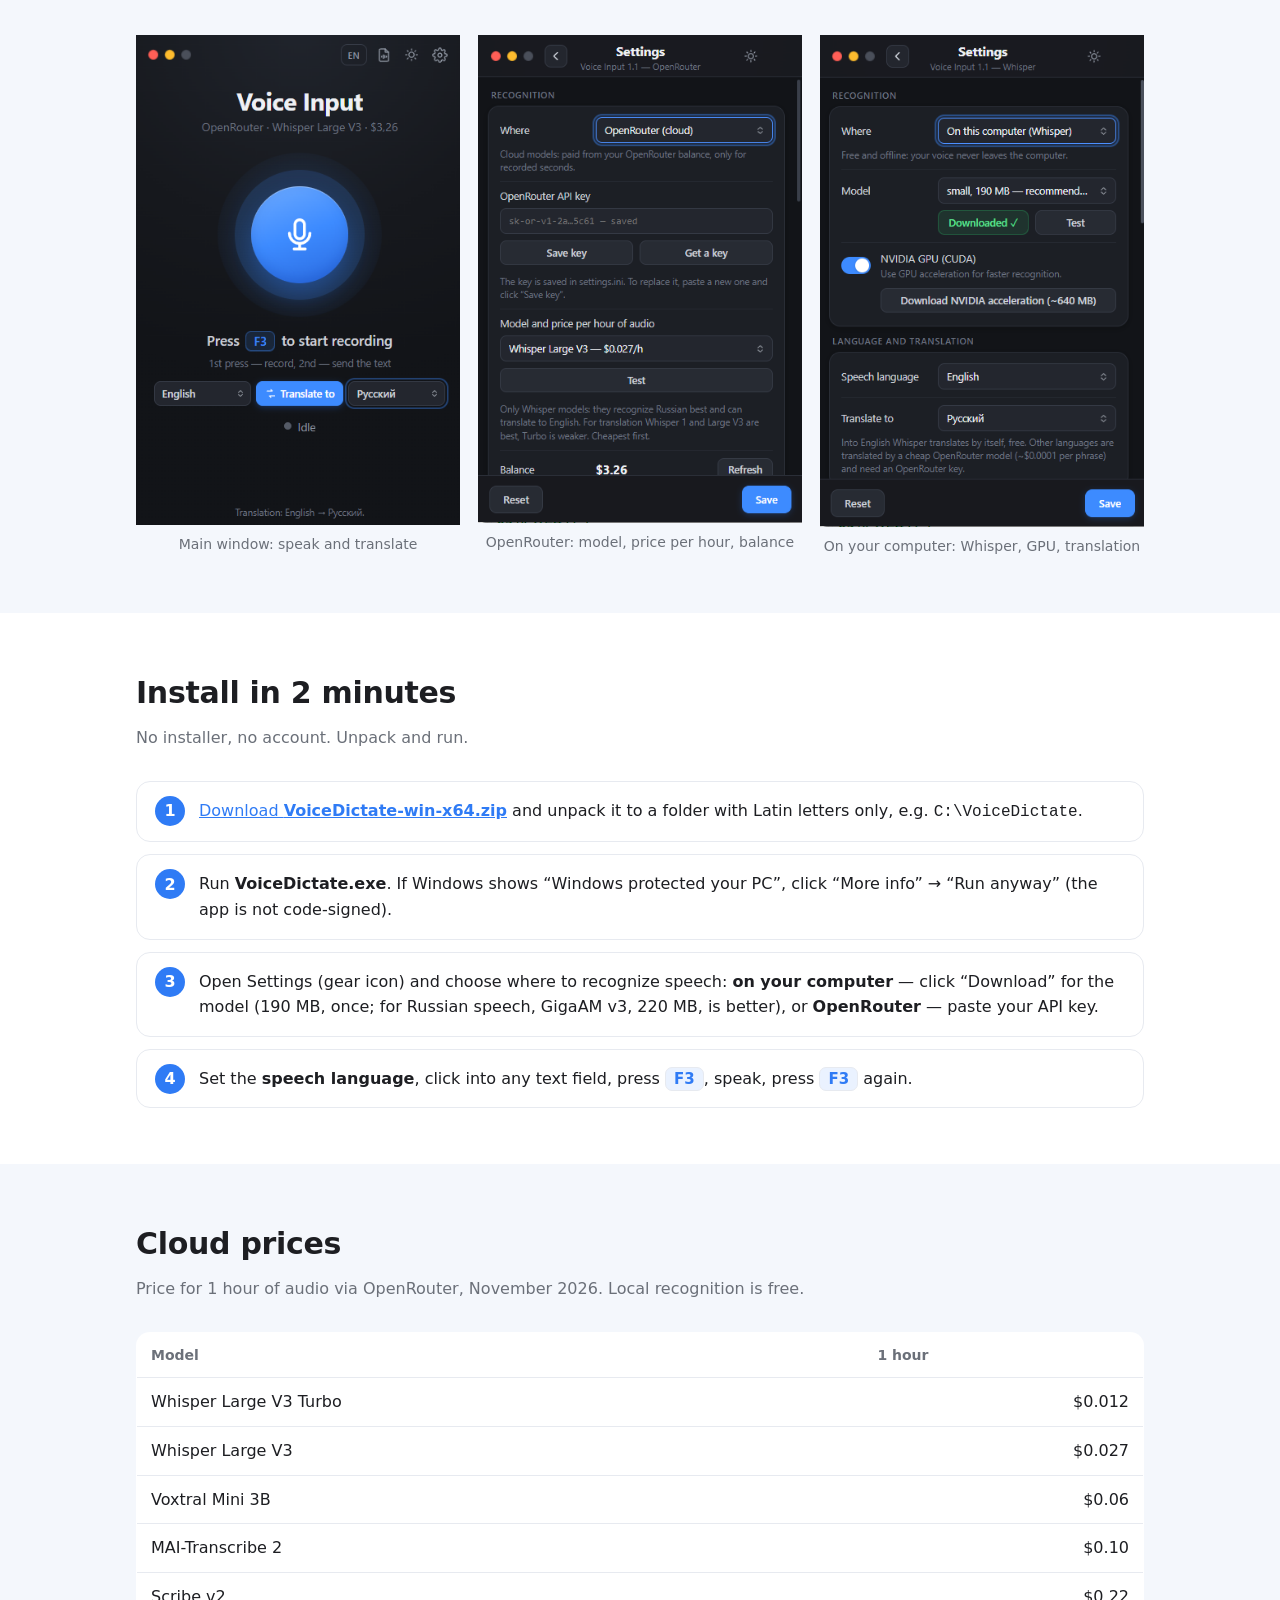
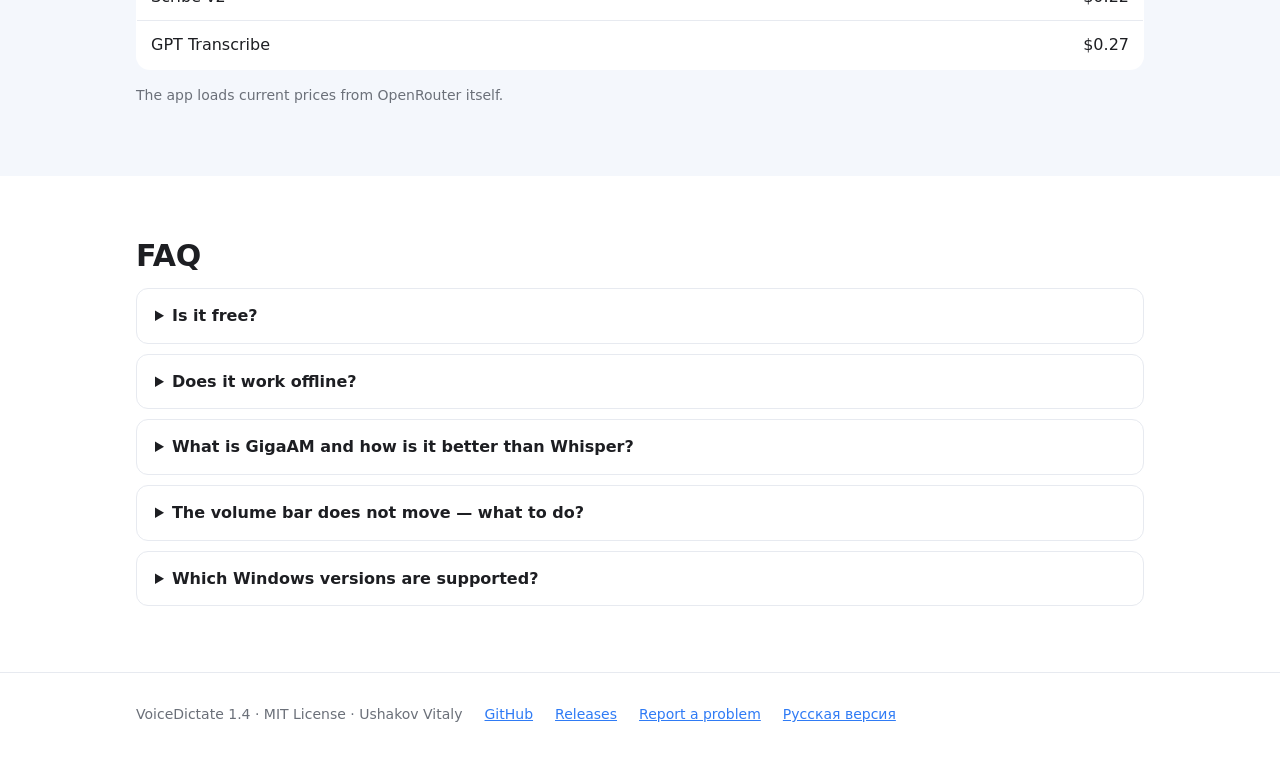
==== commit 148be946: "Версия 1.4: автообновление, Esc, исправление «���», очистка записей Co-Authored-By: Claude Opus 5.5 " ====
--- a/docs/index.html
+++ b/docs/index.html
@@ -27,7 +27,7 @@
   "alternateName": "Голосовой ввод",
   "operatingSystem": "Windows 10, Windows 11",
   "applicationCategory": "UtilitiesApplication",
-  "softwareVersion": "1.3",
+  "softwareVersion": "1.4",
   "description": "Voice typing for Windows: press F3, speak, and the text is pasted into the active window. Offline Whisper or GigaAM, or OpenRouter cloud recognition.",
   "url": "https://gemini1978v-beep.github.io/VoiceDictate/",
   "downloadUrl": "https://github.com/gemini1978v-beep/VoiceDictate/releases/latest",
@@ -71,7 +71,7 @@
           </a>
           <a class="btn" href="https://github.com/gemini1978v-beep/VoiceDictate">Source code on GitHub</a>
         </div>
-        <p class="small">Version 1.3 · free and open source (MIT) · ~75 MB · Windows 10/11 x64</p>
+        <p class="small">Version 1.4 · free and open source (MIT) · ~75 MB · Windows 10/11 x64</p>
       </div>
       <div class="shot"><img src="screenshots/en/main-dark.png" width="397" height="600" alt="VoiceDictate main window: speech language, Translate to button, target language"></div>
     </div>
@@ -174,7 +174,7 @@
 
 <footer>
   <div class="wrap">
-    <span>VoiceDictate 1.3 · MIT License · Ushakov Vitaly</span>
+    <span>VoiceDictate 1.4 · MIT License · Ushakov Vitaly</span>
     <a href="https://github.com/gemini1978v-beep/VoiceDictate">GitHub</a>
     <a href="https://github.com/gemini1978v-beep/VoiceDictate/releases">Releases</a>
     <a href="https://github.com/gemini1978v-beep/VoiceDictate/issues">Report a problem</a>
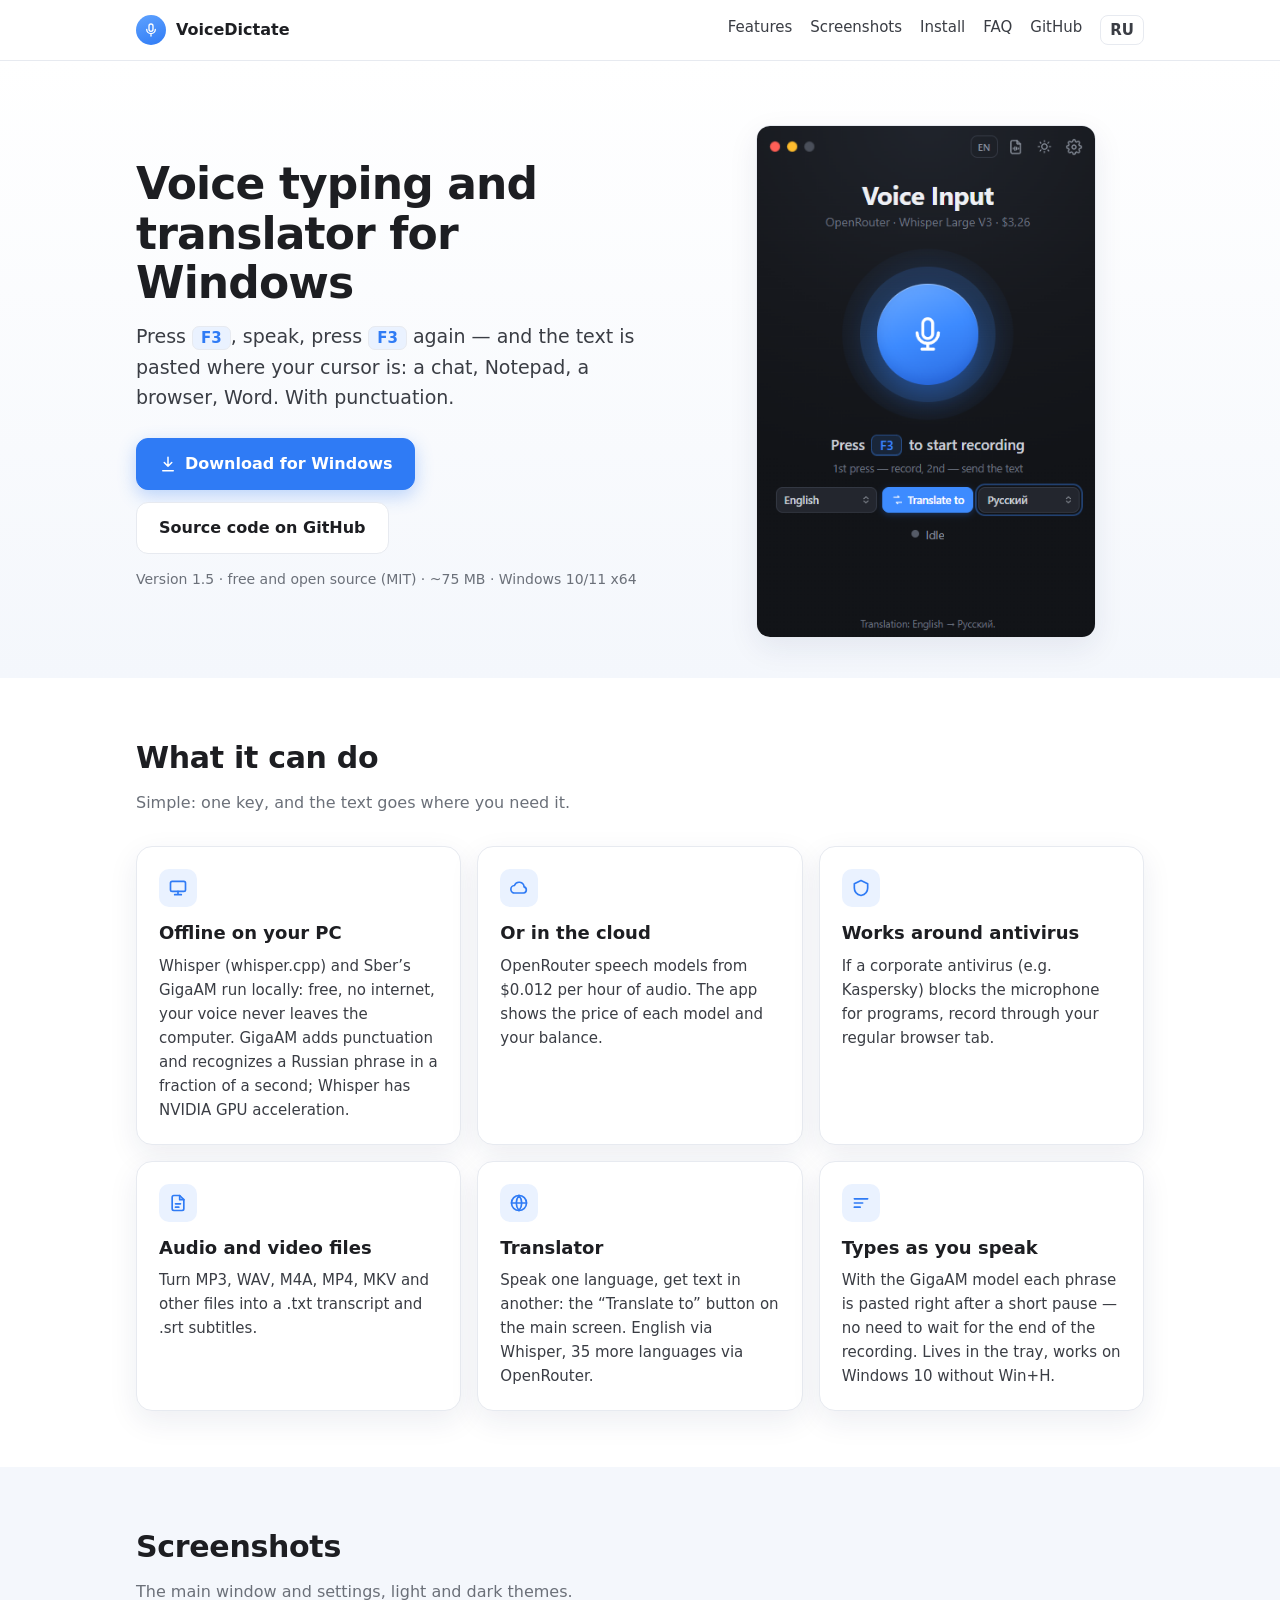
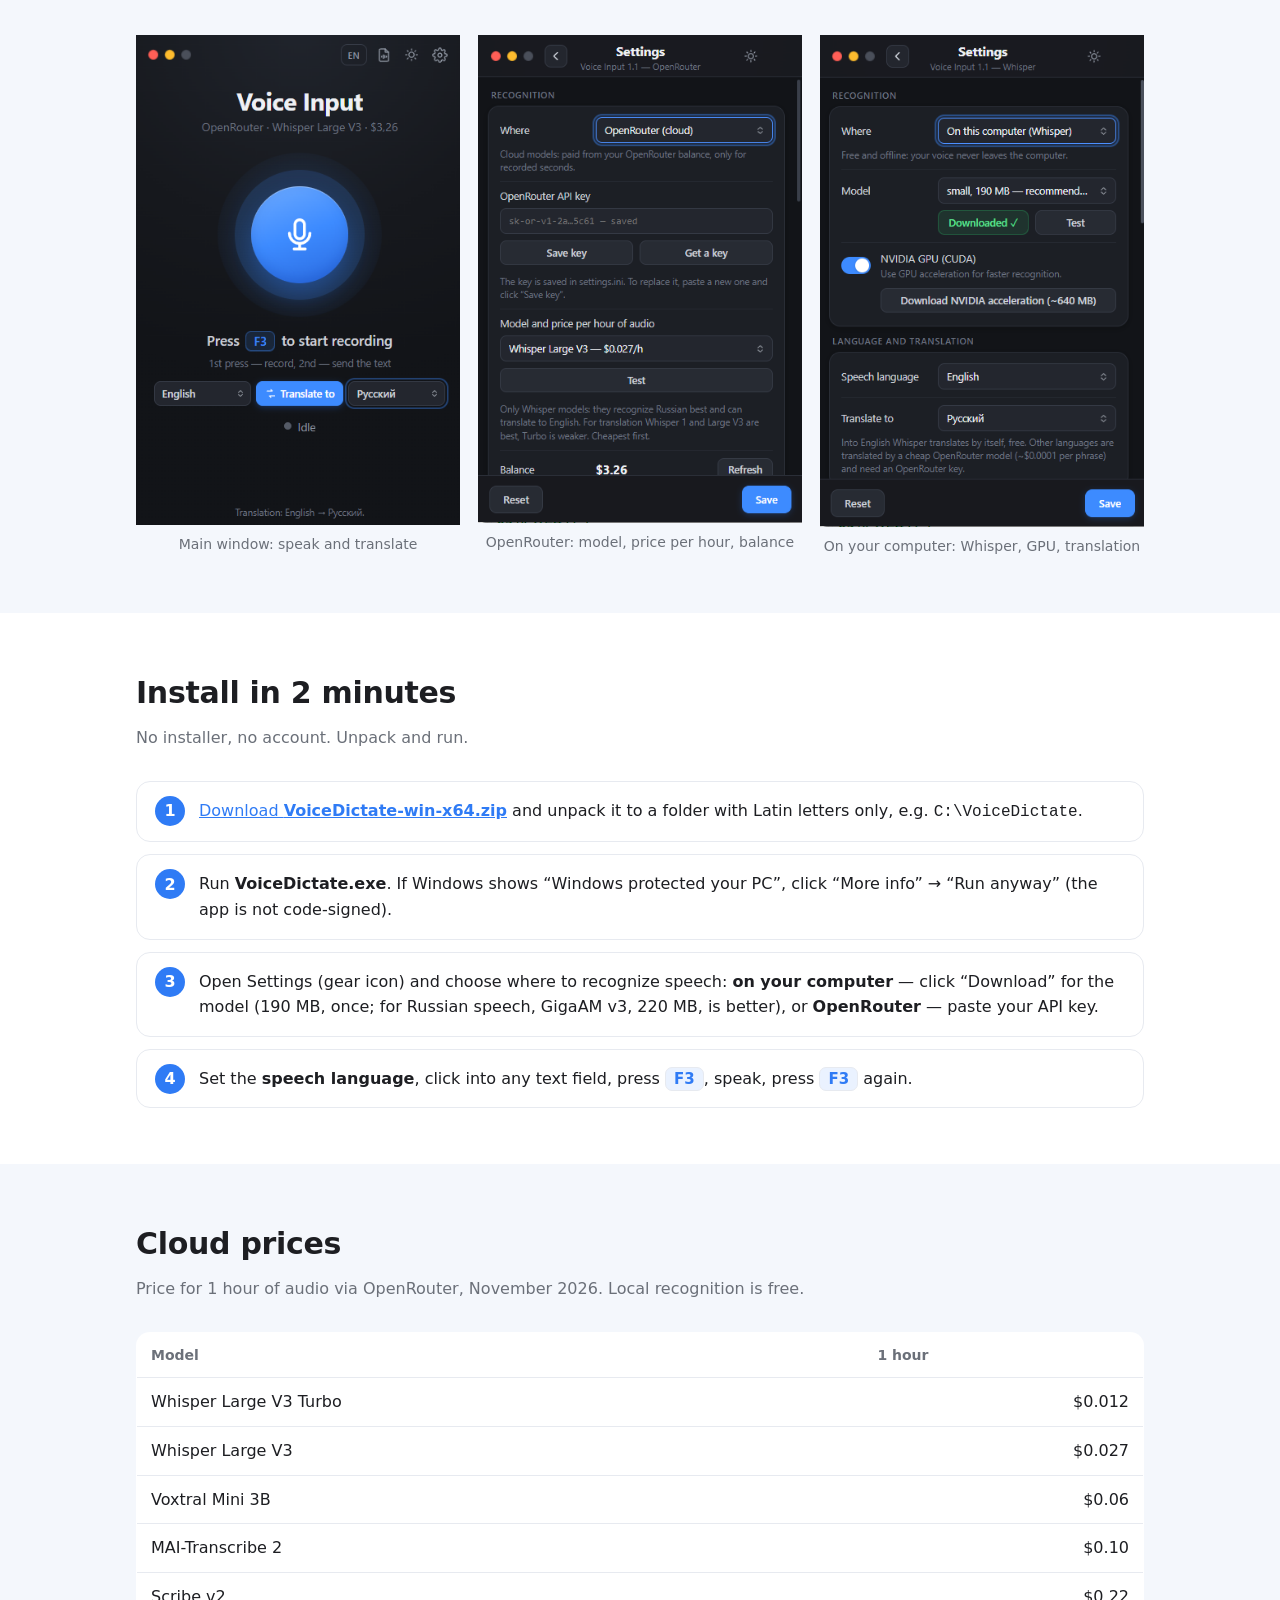
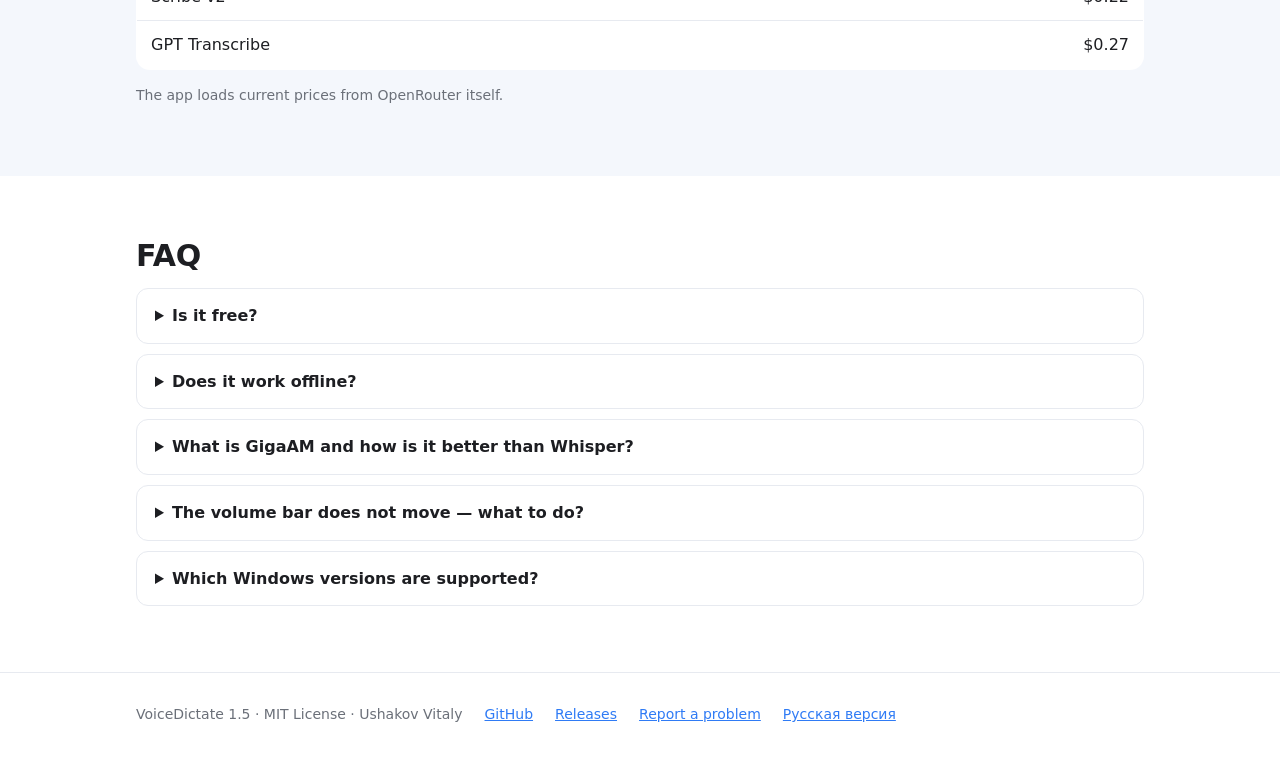
==== commit a585d998: "Версия 1.5: дата последней проверки обновлений; Enter и «не поверх» по умолчанию - В углу главного э" ====
--- a/docs/index.html
+++ b/docs/index.html
@@ -27,7 +27,7 @@
   "alternateName": "Голосовой ввод",
   "operatingSystem": "Windows 10, Windows 11",
   "applicationCategory": "UtilitiesApplication",
-  "softwareVersion": "1.4",
+  "softwareVersion": "1.5",
   "description": "Voice typing for Windows: press F3, speak, and the text is pasted into the active window. Offline Whisper or GigaAM, or OpenRouter cloud recognition.",
   "url": "https://gemini1978v-beep.github.io/VoiceDictate/",
   "downloadUrl": "https://github.com/gemini1978v-beep/VoiceDictate/releases/latest",
@@ -71,7 +71,7 @@
           </a>
           <a class="btn" href="https://github.com/gemini1978v-beep/VoiceDictate">Source code on GitHub</a>
         </div>
-        <p class="small">Version 1.4 · free and open source (MIT) · ~75 MB · Windows 10/11 x64</p>
+        <p class="small">Version 1.5 · free and open source (MIT) · ~75 MB · Windows 10/11 x64</p>
       </div>
       <div class="shot"><img src="screenshots/en/main-dark.png" width="397" height="600" alt="VoiceDictate main window: speech language, Translate to button, target language"></div>
     </div>
@@ -174,7 +174,7 @@
 
 <footer>
   <div class="wrap">
-    <span>VoiceDictate 1.4 · MIT License · Ushakov Vitaly</span>
+    <span>VoiceDictate 1.5 · MIT License · Ushakov Vitaly</span>
     <a href="https://github.com/gemini1978v-beep/VoiceDictate">GitHub</a>
     <a href="https://github.com/gemini1978v-beep/VoiceDictate/releases">Releases</a>
     <a href="https://github.com/gemini1978v-beep/VoiceDictate/issues">Report a problem</a>
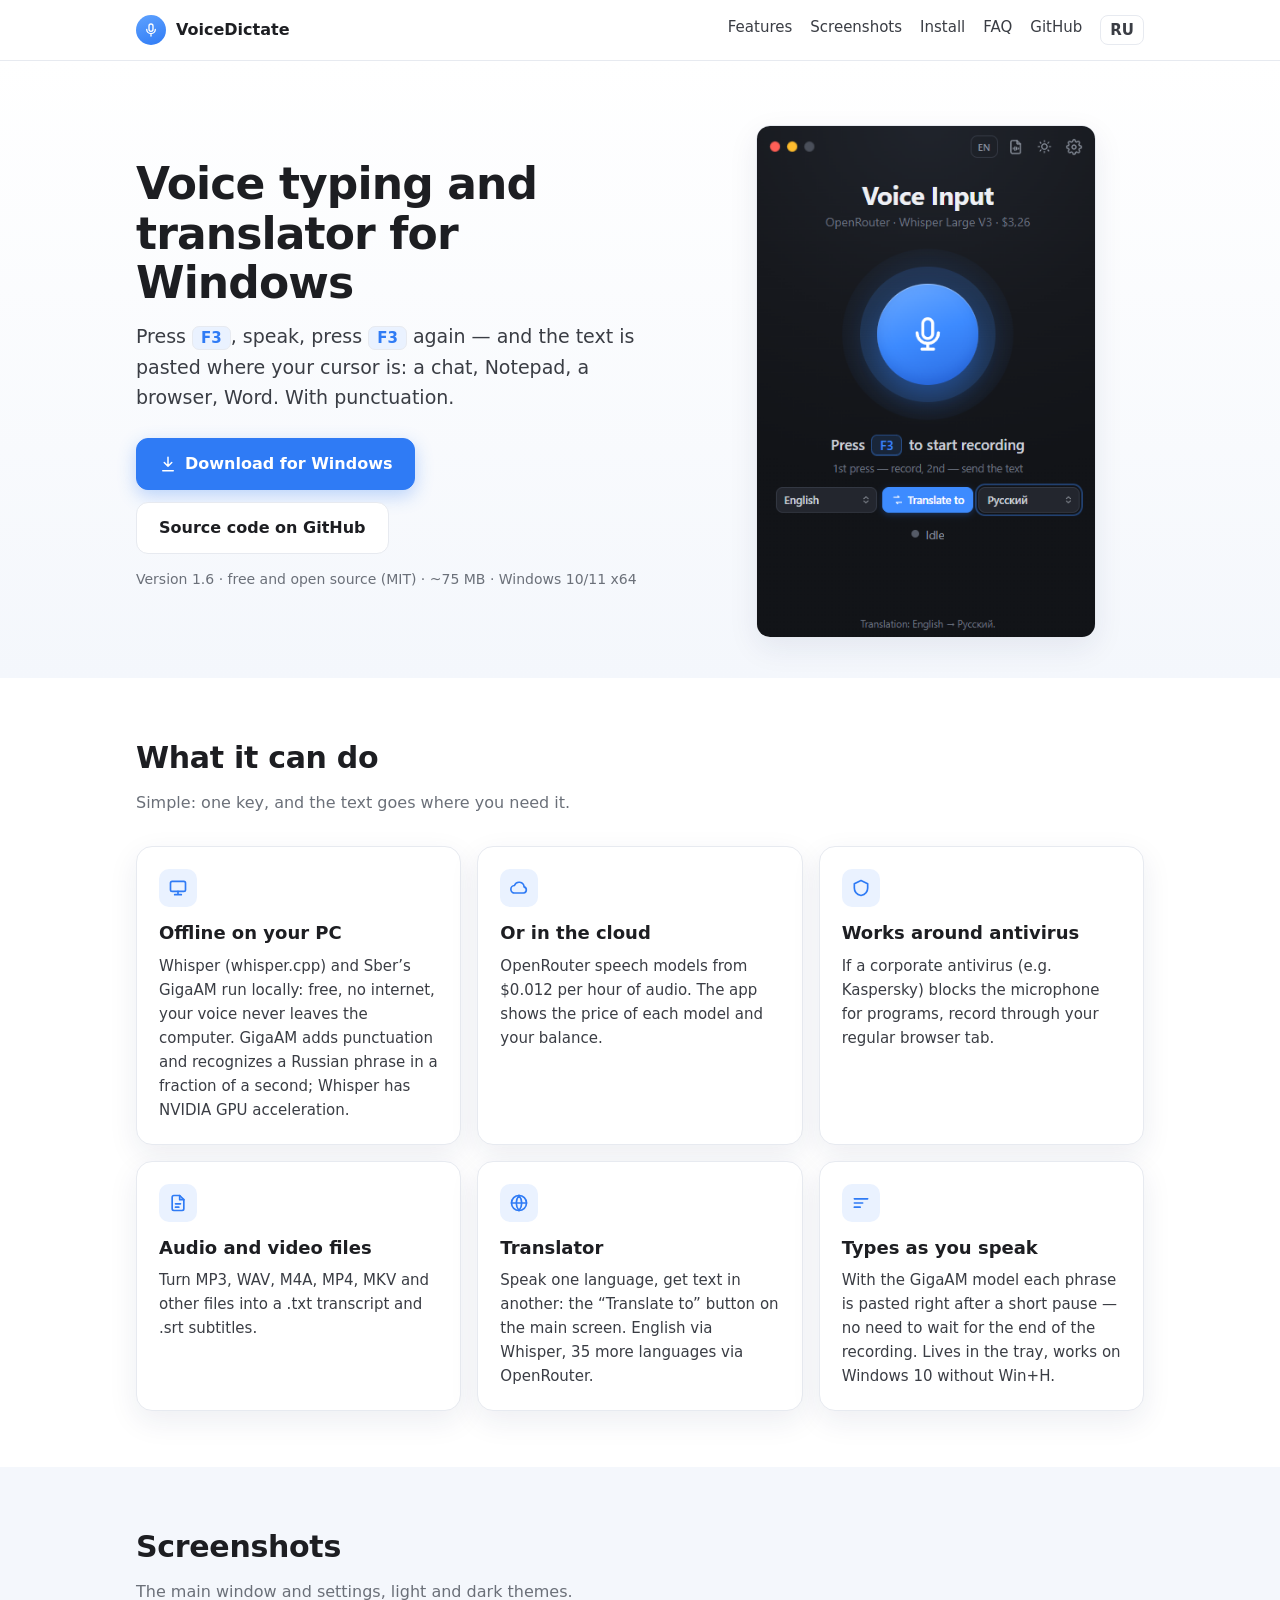
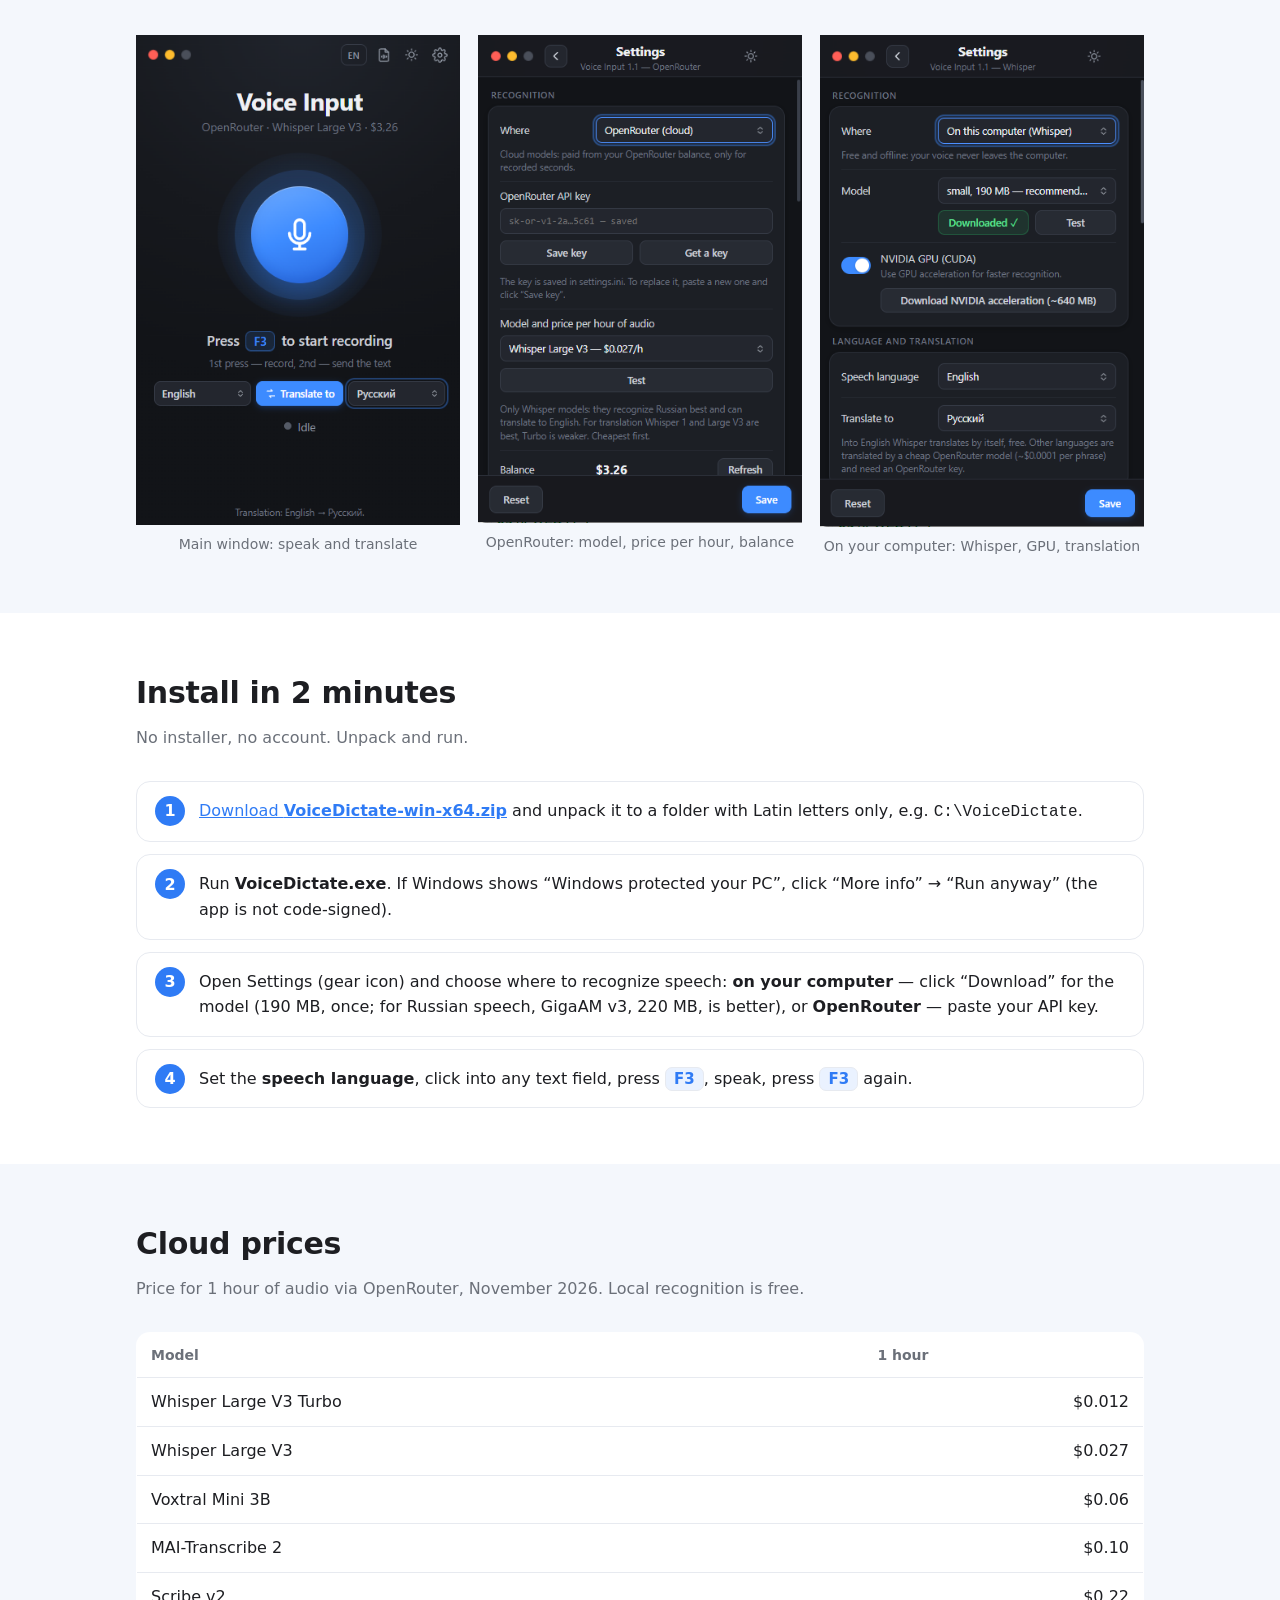
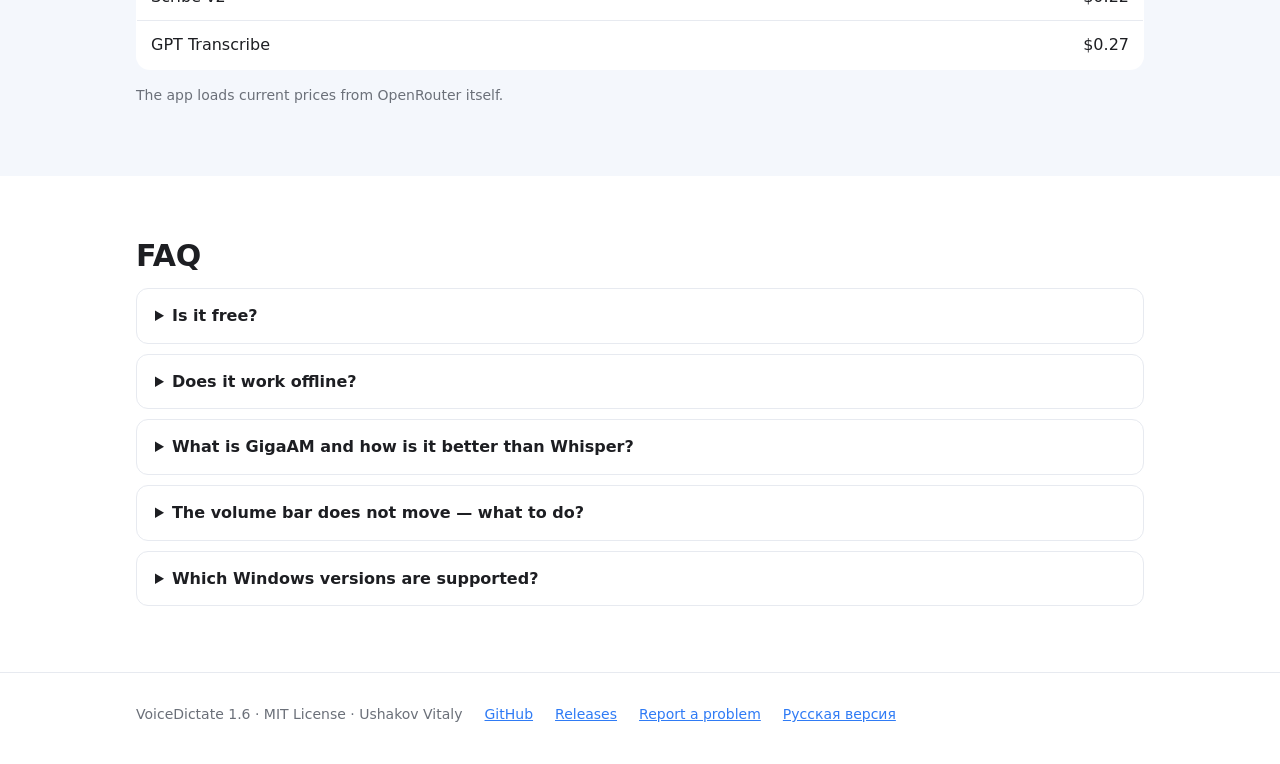
==== commit 0eb143b9: "Версия 1.6: три темы со стеклом, вкладки в настройках, звуковая волна Co-Authored-By: Claude Opus 5." ====
--- a/docs/index.html
+++ b/docs/index.html
@@ -27,7 +27,7 @@
   "alternateName": "Голосовой ввод",
   "operatingSystem": "Windows 10, Windows 11",
   "applicationCategory": "UtilitiesApplication",
-  "softwareVersion": "1.5",
+  "softwareVersion": "1.6",
   "description": "Voice typing for Windows: press F3, speak, and the text is pasted into the active window. Offline Whisper or GigaAM, or OpenRouter cloud recognition.",
   "url": "https://gemini1978v-beep.github.io/VoiceDictate/",
   "downloadUrl": "https://github.com/gemini1978v-beep/VoiceDictate/releases/latest",
@@ -71,7 +71,7 @@
           </a>
           <a class="btn" href="https://github.com/gemini1978v-beep/VoiceDictate">Source code on GitHub</a>
         </div>
-        <p class="small">Version 1.5 · free and open source (MIT) · ~75 MB · Windows 10/11 x64</p>
+        <p class="small">Version 1.6 · free and open source (MIT) · ~75 MB · Windows 10/11 x64</p>
       </div>
       <div class="shot"><img src="screenshots/en/main-dark.png" width="397" height="600" alt="VoiceDictate main window: speech language, Translate to button, target language"></div>
     </div>
@@ -174,7 +174,7 @@
 
 <footer>
   <div class="wrap">
-    <span>VoiceDictate 1.5 · MIT License · Ushakov Vitaly</span>
+    <span>VoiceDictate 1.6 · MIT License · Ushakov Vitaly</span>
     <a href="https://github.com/gemini1978v-beep/VoiceDictate">GitHub</a>
     <a href="https://github.com/gemini1978v-beep/VoiceDictate/releases">Releases</a>
     <a href="https://github.com/gemini1978v-beep/VoiceDictate/issues">Report a problem</a>
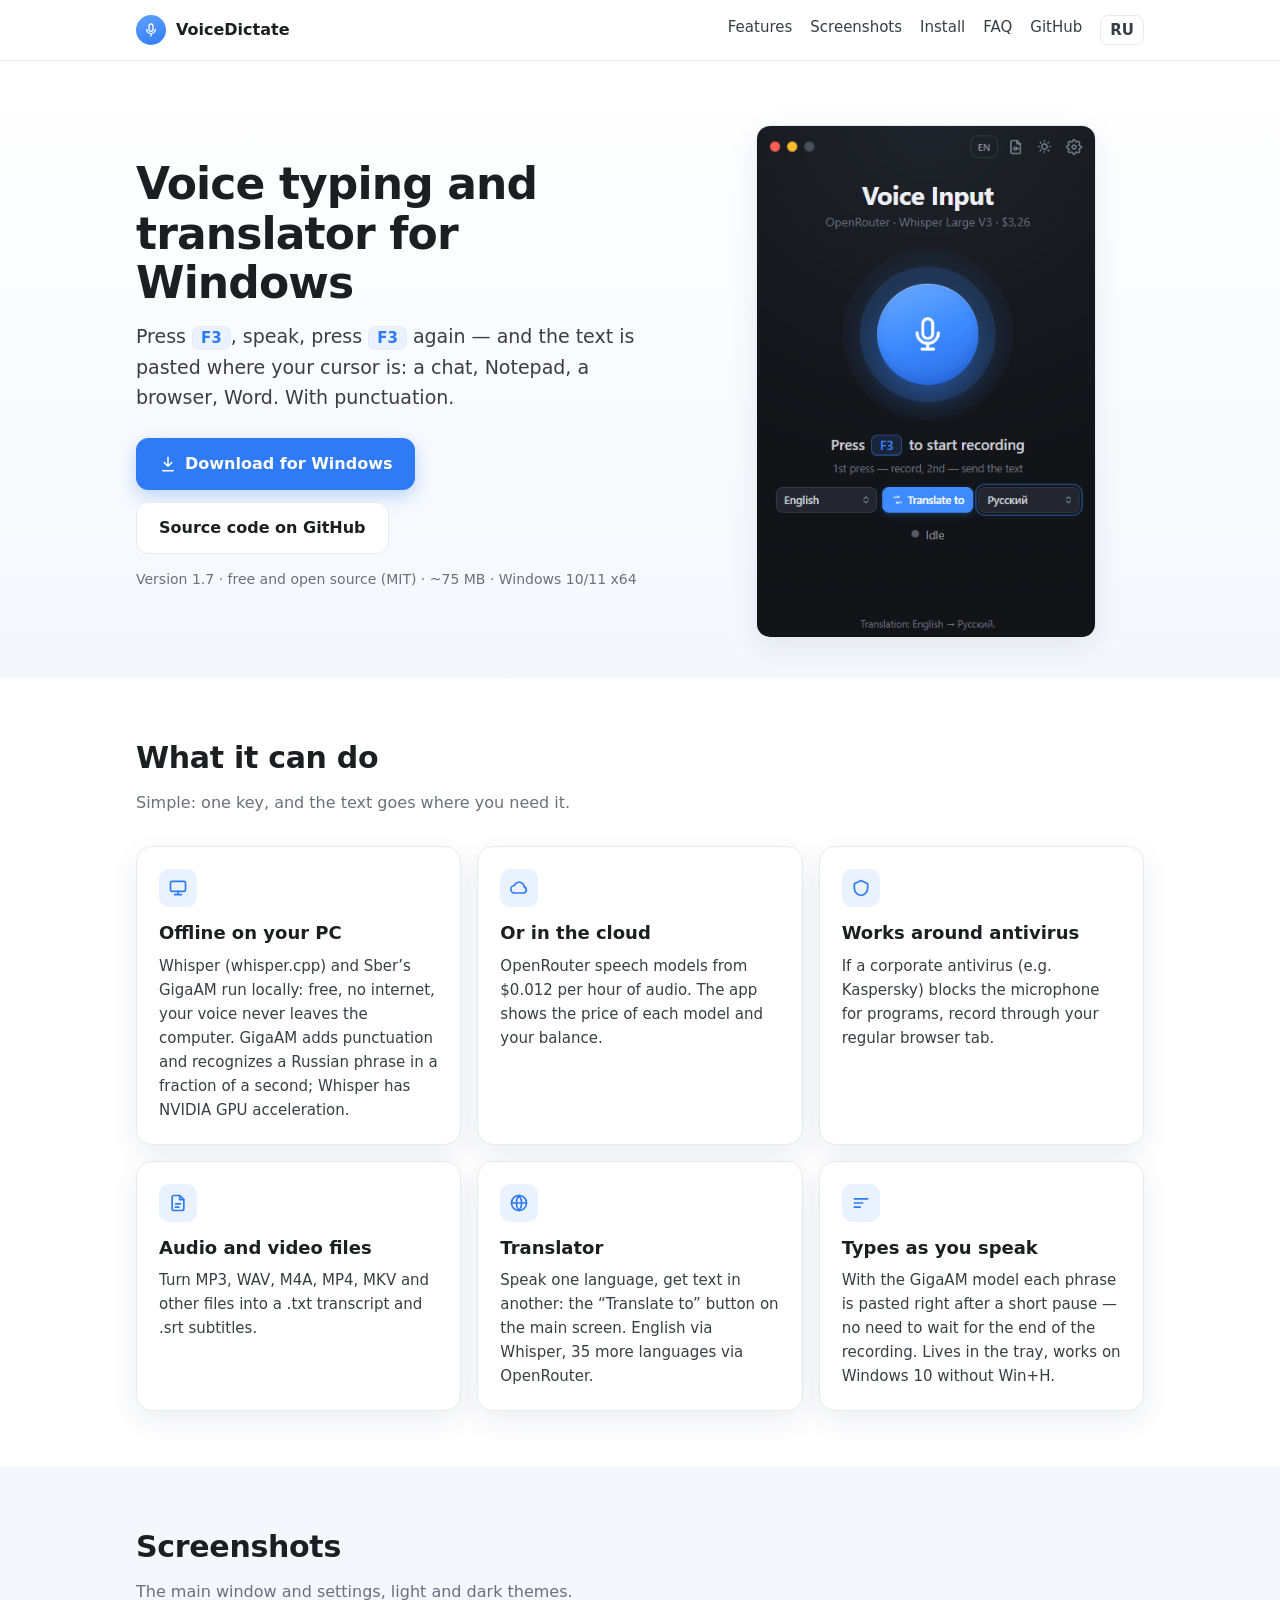
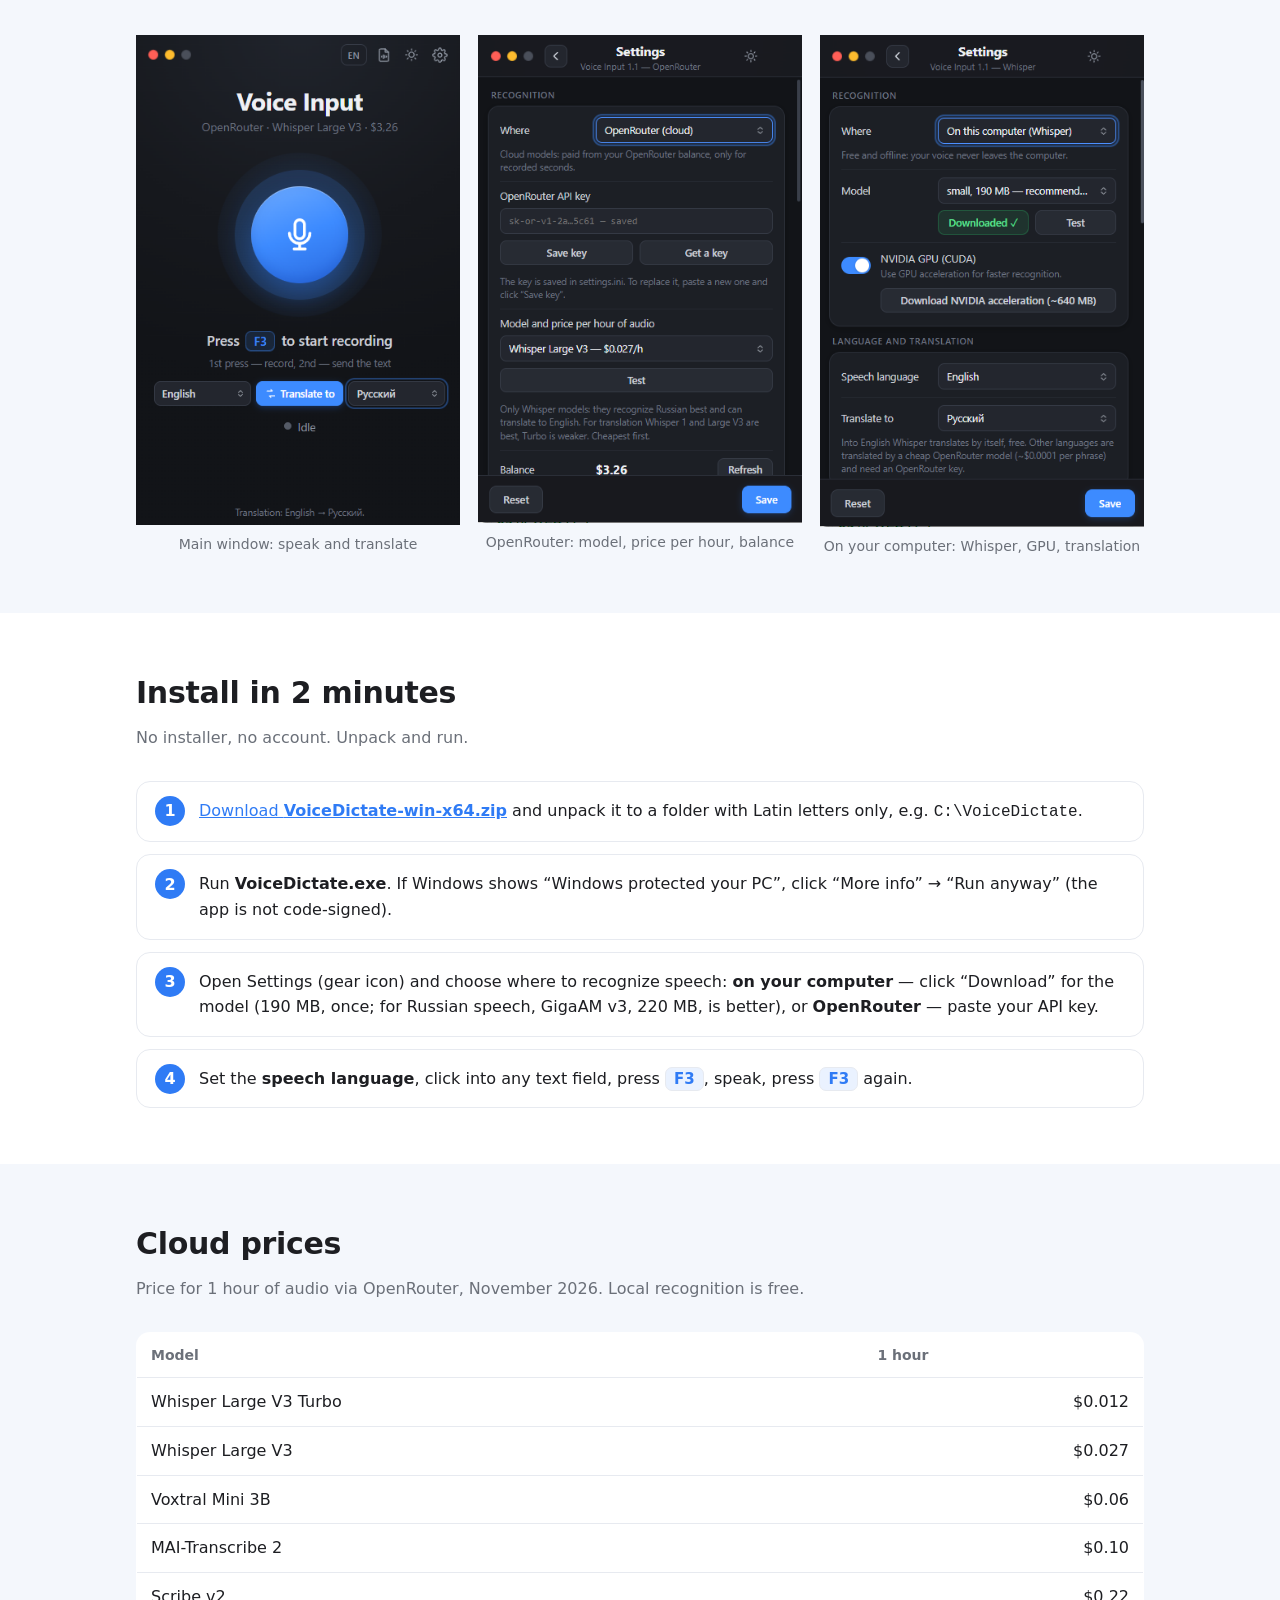
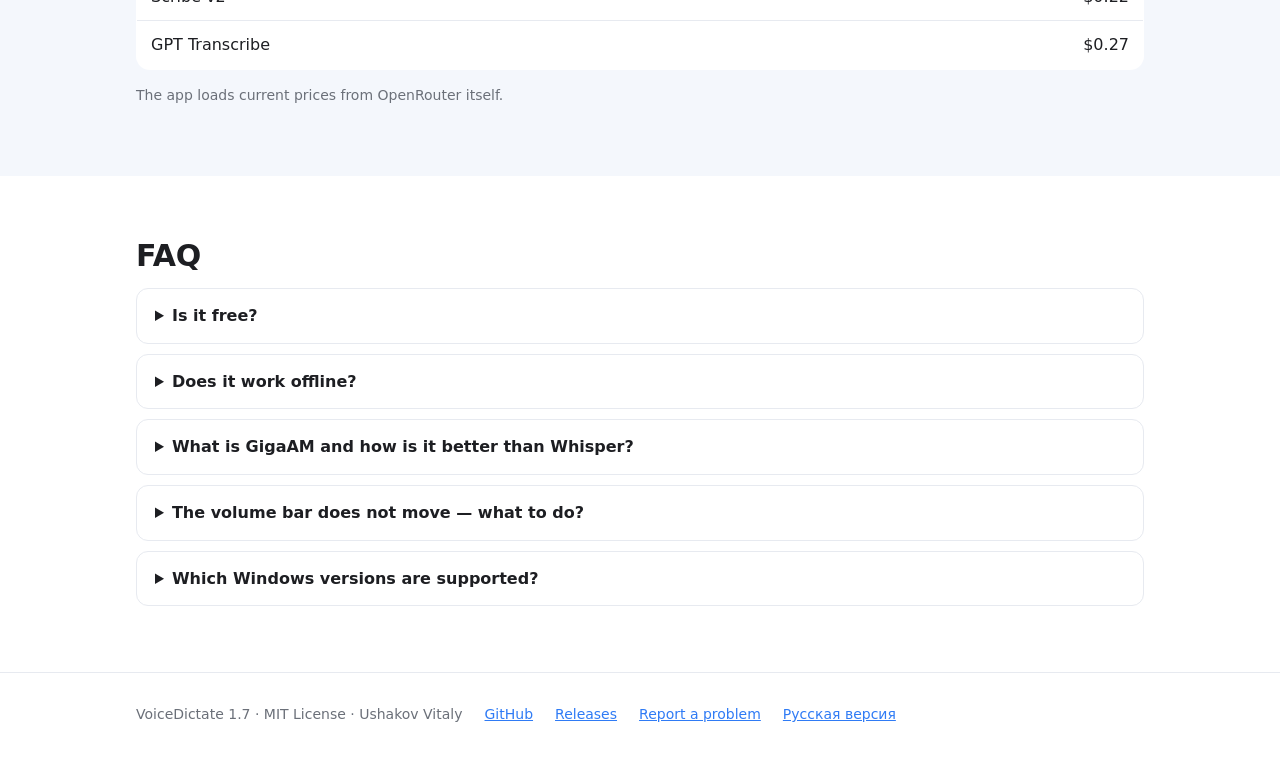
==== commit 80c9fa01: "Версия 1.7: тема «Бордо · кристалл» Co-Authored-By: Claude Opus 5.5 <noreply@anthropic.com>" ====
--- a/docs/index.html
+++ b/docs/index.html
@@ -27,7 +27,7 @@
   "alternateName": "Голосовой ввод",
   "operatingSystem": "Windows 10, Windows 11",
   "applicationCategory": "UtilitiesApplication",
-  "softwareVersion": "1.6",
+  "softwareVersion": "1.7",
   "description": "Voice typing for Windows: press F3, speak, and the text is pasted into the active window. Offline Whisper or GigaAM, or OpenRouter cloud recognition.",
   "url": "https://gemini1978v-beep.github.io/VoiceDictate/",
   "downloadUrl": "https://github.com/gemini1978v-beep/VoiceDictate/releases/latest",
@@ -71,7 +71,7 @@
           </a>
           <a class="btn" href="https://github.com/gemini1978v-beep/VoiceDictate">Source code on GitHub</a>
         </div>
-        <p class="small">Version 1.6 · free and open source (MIT) · ~75 MB · Windows 10/11 x64</p>
+        <p class="small">Version 1.7 · free and open source (MIT) · ~75 MB · Windows 10/11 x64</p>
       </div>
       <div class="shot"><img src="screenshots/en/main-dark.png" width="397" height="600" alt="VoiceDictate main window: speech language, Translate to button, target language"></div>
     </div>
@@ -174,7 +174,7 @@
 
 <footer>
   <div class="wrap">
-    <span>VoiceDictate 1.6 · MIT License · Ushakov Vitaly</span>
+    <span>VoiceDictate 1.7 · MIT License · Ushakov Vitaly</span>
     <a href="https://github.com/gemini1978v-beep/VoiceDictate">GitHub</a>
     <a href="https://github.com/gemini1978v-beep/VoiceDictate/releases">Releases</a>
     <a href="https://github.com/gemini1978v-beep/VoiceDictate/issues">Report a problem</a>
